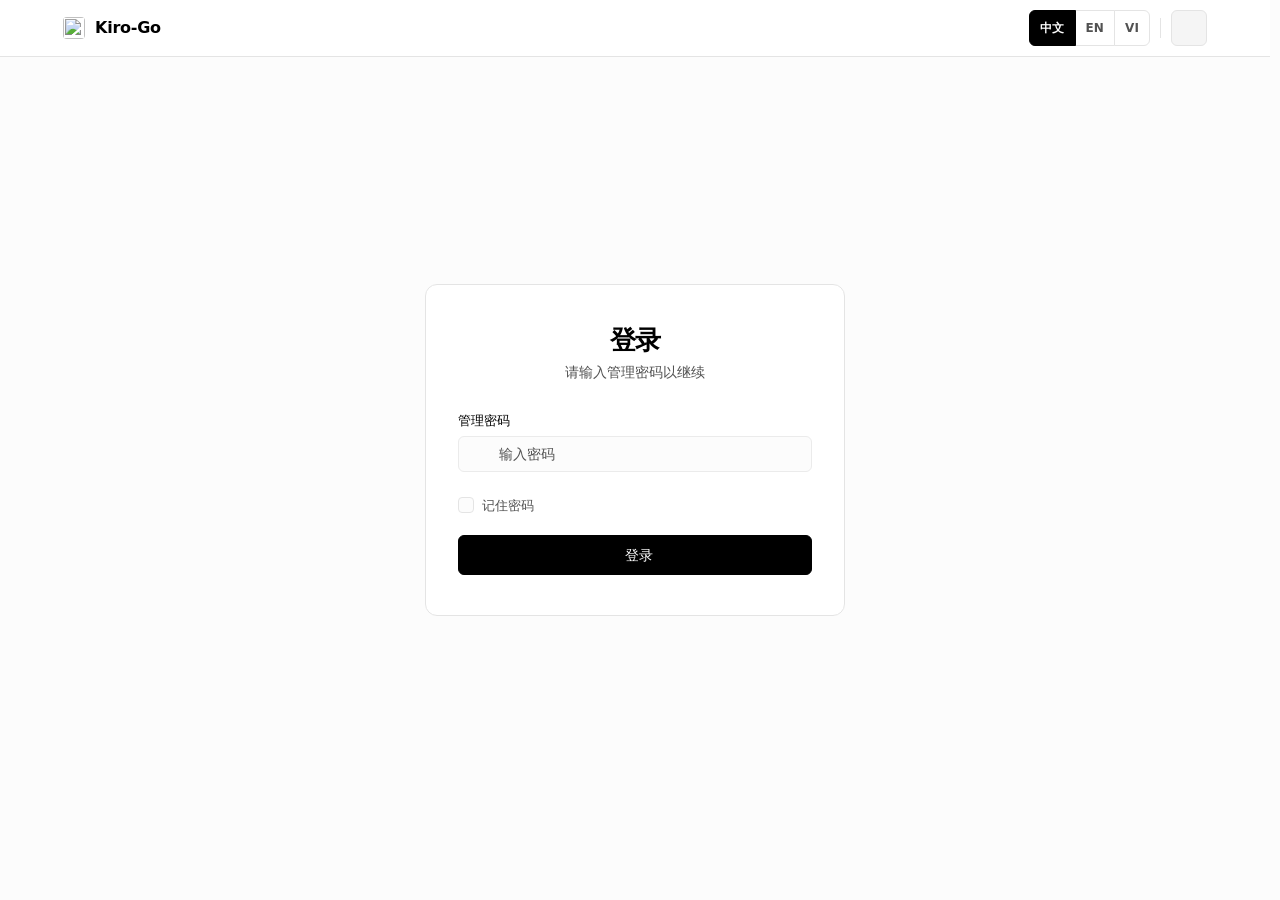
==== web/index.html @ ca512237 "fix(web): eliminate admin CSS flash on initial load" ====
<!DOCTYPE html>
<html lang="zh">

<head>
  <meta charset="UTF-8" />
  <meta name="viewport" content="width=device-width, initial-scale=1.0" />
  <title>Kiro-Go</title>
  <link rel="icon" type="image/x-icon" href="favicon.ico" />
  <script>
    // Resolve the saved theme before the first paint to avoid a light/dark flash.
    (function () {
      try {
        var pref = localStorage.getItem('kiro_theme') || 'system';
        var dark = pref === 'dark' ||
          (pref === 'system' && window.matchMedia('(prefers-color-scheme: dark)').matches);
        if (dark) document.documentElement.classList.add('dark');
        document.documentElement.dataset.themePref = pref;
      } catch (e) { }
    })();
  </script>
  <link rel="stylesheet" href="vendor/fontawesome/css/all.min.css" />
  <link rel="stylesheet" href="styles.css" />
  <link rel="stylesheet" href="toast.css" />
  <script src="toast.js" defer></script>
  <script src="app.js" defer></script>
</head>

<body>
  <!-- Login -->
  <div id="loginPage" class="login-wrapper">
    <div class="ghost-bg" aria-hidden="true">
      <i class="fa-solid fa-ghost ghost ghost-1"></i>
      <i class="fa-solid fa-ghost ghost ghost-2"></i>
      <i class="fa-solid fa-ghost ghost ghost-3"></i>
      <i class="fa-solid fa-ghost ghost ghost-4"></i>
      <i class="fa-solid fa-ghost ghost ghost-5"></i>
      <i class="fa-solid fa-ghost ghost ghost-6"></i>
      <i class="fa-solid fa-ghost ghost ghost-7"></i>
      <i class="fa-solid fa-ghost ghost ghost-8"></i>
      <i class="fa-solid fa-ghost ghost ghost-9"></i>
      <i class="fa-solid fa-ghost ghost ghost-10"></i>
      <i class="fa-solid fa-ghost ghost ghost-11"></i>
      <i class="fa-solid fa-ghost ghost ghost-12"></i>
    </div>
    <header class="login-topbar">
      <div class="login-topbar-inner">
        <div class="brand" aria-label="Kiro-Go" data-i18n-aria-label="app.title">
          <img class="brand-icon" src="favicon.ico" alt="" />
          <span class="brand-text">Kiro-Go</span>
        </div>
        <div class="topbar-actions">
          <div class="lang-switch" id="loginLangSwitch" role="group" aria-label="" data-i18n-aria-label="lang.label">
            <button class="lang-btn" data-lang="zh" type="button" data-i18n="lang.zh"></button>
            <button class="lang-btn" data-lang="en" type="button" data-i18n="lang.en"></button>
            <button class="lang-btn" data-lang="vi" type="button" data-i18n="lang.vi"></button>
          </div>
          <span class="divider" aria-hidden="true"></span>
          <button id="loginThemeToggle" class="icon-btn theme-toggle" type="button" aria-label=""
            data-i18n-title="theme.toggle" data-i18n-aria-label="theme.toggle" data-theme="system">
            <i class="fa-solid fa-circle-half-stroke theme-ico-system"></i>
            <i class="fa-solid fa-sun theme-ico-light"></i>
            <i class="fa-solid fa-moon theme-ico-dark"></i>
          </button>
        </div>
      </div>
    </header>
    <main class="login-main">
      <div class="login-box">
        <h1 class="login-title" data-i18n="login.title"></h1>
        <p class="login-subtitle" data-i18n="login.subtitle"></p>
        <div class="form-group">
          <label data-i18n="login.password"></label>
          <div class="input-affix">
            <i class="fa-solid fa-lock affix-icon"></i>
            <input type="password" id="pwdField" data-i18n-placeholder="login.passwordPlaceholder" autocomplete="off" />
            <button type="button" class="affix-btn" id="pwdToggle" aria-label=""
              data-i18n-aria-label="login.showPassword" data-shown="false">
              <i class="fa-solid fa-eye"></i>
            </button>
          </div>
        </div>
        <label class="remember-row" for="rememberPwd">
          <input type="checkbox" id="rememberPwd" />
          <span class="remember-box" aria-hidden="true"><i class="fa-solid fa-check"></i></span>
          <span class="remember-label" data-i18n="login.remember"></span>
        </label>
        <button type="button" class="btn btn-primary btn-lg w-full" id="loginBtn">
          <i class="fa-solid fa-arrow-right-to-bracket"></i>
          <span data-i18n="login.submit"></span>
        </button>

      </div>
    </main>
  </div>

  <!-- Main app -->
  <div id="mainPage" class="hidden">
    <header class="app-header">
      <div class="app-header-inner">
        <div class="brand-wrap">
          <div class="brand">
            <img class="brand-icon" src="favicon.ico" alt="" />
            <span class="brand-text">Kiro-Go</span>
          </div>
        </div>
        <nav class="header-nav" aria-label="" data-i18n-aria-label="aria.sections">
          <div class="tabs" id="tabBar">
            <button type="button" class="tab active" data-tab="accounts"><i class="fa-solid fa-users tab-icon"></i><span
                data-i18n="tabs.accounts"></span></button>
            <button type="button" class="tab" data-tab="settings"><i class="fa-solid fa-sliders tab-icon"></i><span
                data-i18n="tabs.settings"></span></button>
            <button type="button" class="tab" data-tab="api"><i class="fa-solid fa-plug tab-icon"></i><span
                data-i18n="tabs.api"></span></button>
            <button type="button" class="tab" data-tab="apilog"><i class="fa-solid fa-list-ul tab-icon"></i><span
                data-i18n="tabs.apilog"></span></button>
            <button type="button" class="tab" data-tab="console"><i class="fa-solid fa-terminal tab-icon"></i><span
                data-i18n="tabs.console"></span></button>
          </div>
        </nav>
        <div class="topbar-actions justify-end">
          <div class="lang-switch" id="mainLangSwitch" role="group" aria-label="" data-i18n-aria-label="lang.label">
            <button class="lang-btn" data-lang="zh" type="button" data-i18n="lang.zh"></button>
            <button class="lang-btn" data-lang="en" type="button" data-i18n="lang.en"></button>
            <button class="lang-btn" data-lang="vi" type="button" data-i18n="lang.vi"></button>
          </div>
          <button id="mainThemeToggle" class="icon-btn theme-toggle" type="button" aria-label=""
            data-i18n-title="theme.toggle" data-i18n-aria-label="theme.toggle" data-theme="system">
            <i class="fa-solid fa-circle-half-stroke theme-ico-system"></i>
            <i class="fa-solid fa-sun theme-ico-light"></i>
            <i class="fa-solid fa-moon theme-ico-dark"></i>
          </button>
          <span class="divider" aria-hidden="true"></span>
          <button class="btn btn-outline btn-sm" id="logoutBtn">
            <i class="fa-solid fa-right-from-bracket"></i>
            <span data-i18n="common.logout"></span>
          </button>
        </div>
      </div>
    </header>

    <div class="container">
      <!-- Stats summary -->
      <div class="stats-grid">
        <div class="stat-card">
          <div class="stat-card-title" data-i18n="stats.accounts"></div>
          <div class="stat-body">
            <div class="stat-main">
              <div class="stat-value" id="statAccounts">0</div>
              <div class="stat-sub">
                <span class="stat-sub-sec"><span class="stat-value-sm" id="statCredits">0</span> <span
                    class="stat-label" data-i18n="stats.credits"></span></span>
              </div>
            </div>
            <i class="fa-solid fa-users stat-icon" aria-hidden="true"></i>
          </div>
        </div>
        <div class="stat-card">
          <div class="stat-card-title" data-i18n="stats.requests"></div>
          <div class="stat-body">
            <div class="stat-main">
              <div class="stat-value" id="statRequests">0</div>
              <div class="stat-sub">
                <span class="stat-sub-sec"><span class="stat-value-sm" id="statTokens">0</span> <span class="stat-label"
                    data-i18n="stats.tokens"></span></span>
              </div>
            </div>
            <i class="fa-solid fa-route stat-icon" aria-hidden="true"></i>
          </div>
        </div>
        <div class="stat-card">
          <div class="stat-card-title" data-i18n="stats.success"></div>
          <div class="stat-body">
            <div class="stat-main">
              <div class="stat-value" id="statSuccess">0</div>
              <div class="stat-sub"><span class="stat-label" data-i18n="stats.completed"></span></div>
            </div>
            <i class="fa-solid fa-circle-check stat-icon" aria-hidden="true"></i>
          </div>
        </div>
        <div class="stat-card">
          <div class="stat-card-title" data-i18n="stats.failed"></div>
          <div class="stat-body">
            <div class="stat-main">
              <div class="stat-value stat-value--danger" id="statFailed">0</div>
              <div class="stat-sub">
                <span class="stat-label" data-i18n="stats.errors"></span>
              </div>
            </div>
            <i class="fa-solid fa-circle-xmark stat-icon stat-icon--danger" aria-hidden="true"></i>
          </div>
        </div>
      </div>

      <!-- Accounts tab -->
      <div id="tabAccounts" class="tab-content">
        <div class="card">
          <div class="card-header">
            <span class="card-title" data-i18n="accounts.title"></span>
            <div class="card-actions">
              <label class="flex items-center gap-2 cursor-pointer select-none" title=""
                data-i18n-title="privacy.tooltip">
                <span class="text-xs font-medium" data-i18n="privacy.label"></span>
                <span class="switch"><input type="checkbox" id="privacyModeToggle" checked /><span
                    class="slider"></span></span>
              </label>
              <button class="btn btn-outline btn-sm" id="exportBtn"><i class="fa-solid fa-file-export"
                  aria-hidden="true"></i><span class="btn-text" data-i18n="accounts.export"></span></button>
              <button class="btn btn-outline btn-sm" id="refreshAllModelsBtn"><i class="fa-solid fa-arrows-rotate"
                  aria-hidden="true"></i><span class="btn-text" data-i18n="models.refreshAll"></span></button>
              <button class="btn btn-primary btn-sm" id="addAccountBtn"><i class="fa-solid fa-plus"
                  aria-hidden="true"></i><span class="btn-text" data-i18n="accounts.add"></span></button>
            </div>
          </div>

          <div class="toolbar">
            <label class="flex items-center gap-1.5 cursor-pointer select-none shrink-0">
              <input type="checkbox" id="selectAllCheckbox" />
              <span class="text-xs" data-i18n="batch.selectAll"></span>
            </label>
            <div id="batchBar" class="batch-bar hidden">
              <span id="batchCount" class="batch-count"></span>
              <button class="btn btn-primary btn-xs" data-batch="enable" data-i18n="batch.enable"></button>
              <button class="btn btn-secondary btn-xs" data-batch="disable" data-i18n="batch.disable"></button>
              <button class="btn btn-secondary btn-xs" data-batch="refresh" data-i18n="batch.refresh"></button>
              <button class="btn btn-secondary btn-xs" data-batch="refreshModels"
                data-i18n="batch.refreshModels"></button>
              <button class="btn btn-danger btn-xs" data-batch="delete" data-i18n="batch.delete"></button>
            </div>
            <div class="toolbar-spacer"></div>
            <input type="text" id="filterSearch" class="w-56!" data-i18n-placeholder="filter.search" />
            <select id="filterStatusSelect" class="w-32!" data-i18n-aria-label="filter.status">
              <option value="all" data-i18n="filter.all"></option>
              <option value="enabled" data-i18n="filter.enabled"></option>
              <option value="disabled" data-i18n="filter.disabled"></option>
              <option value="banned" data-i18n="filter.banned"></option>
            </select>
          </div>

          <div id="accountsList"></div>
        </div>
      </div>

      <!-- Settings tab -->
      <div id="tabSettings" class="tab-content hidden">
        <!-- API settings -->
        <div class="card">
          <div class="card-header"><span class="card-title" data-i18n="settings.apiSettings"></span></div>
          <div class="form-group">
            <label class="flex items-center gap-2">
              <span class="switch"><input type="checkbox" id="requireApiKey" /><span class="slider"></span></span>
              <span data-i18n="settings.enableApiKey"></span>
            </label>
            <small data-i18n="apiKeys.requireHint"></small>
          </div>
          <button class="btn btn-primary btn-sm" id="saveRequireApiKeyBtn" data-i18n="settings.saveApiKey"></button>

          <div class="form-group" style="margin-top: 1rem;">
            <div class="flex items-center gap-2" style="justify-content: space-between;flex-wrap:wrap;">
              <label class="font-semibold" data-i18n="apiKeys.listTitle"></label>
              <div class="flex items-center gap-2" style="flex-wrap:wrap;">
                <button class="btn btn-outline btn-sm" id="exportApiKeysBtn" type="button">
                  <i class="fa-solid fa-file-export"></i>
                  <span data-i18n="apiKeys.export.button"></span>
                </button>
                <button class="btn btn-outline btn-sm" id="bulkAddApiKeyBtn" type="button">
                  <i class="fa-solid fa-layer-group"></i>
                  <span data-i18n="apiKeys.bulkAdd"></span>
                </button>
                <button class="btn btn-outline btn-sm" id="addApiKeyBtn" type="button">
                  <i class="fa-solid fa-plus"></i>
                  <span data-i18n="apiKeys.add"></span>
                </button>
              </div>
            </div>
            <small data-i18n="apiKeys.listHint"></small>
          </div>
          <div class="usage-totals" id="apiKeyStats"></div>
          <div class="flex items-center gap-2" style="margin:0.75rem 0;flex-wrap:wrap;">
            <label class="flex items-center gap-1.5 cursor-pointer select-none shrink-0">
              <input type="checkbox" id="apiKeySelectAll" />
              <span class="text-xs" data-i18n="batch.selectAll"></span>
            </label>
            <div id="apiKeyBulkBar" class="batch-bar hidden">
              <span id="apiKeyBulkCount" class="batch-count"></span>
              <button class="btn btn-danger btn-xs" id="bulkDeleteApiKeyBtn" type="button" data-i18n="apiKeys.bulkDelete"></button>
            </div>
          </div>
          <div id="apiKeysList"></div>
        </div>

        <!-- Usage settings -->
        <div class="card">
          <div class="card-header"><span class="card-title" data-i18n="settings.usageSettings"></span></div>
          <div class="form-group">
            <label class="flex items-center gap-2">
              <span class="switch"><input type="checkbox" id="allowOverUsage" /><span class="slider"></span></span>
              <span data-i18n="settings.allowOverUsage"></span>
            </label>
            <small data-i18n="settings.allowOverUsageHint"></small>
          </div>
          <div class="form-group">
            <label data-i18n="settings.maxPayload"></label>
            <select id="maxPayloadBytes">
              <option value="921600" data-i18n="settings.maxPayloadConservative"></option>
              <option value="2000000" data-i18n="settings.maxPayloadBalanced"></option>
              <option value="2100000" data-i18n="settings.maxPayloadAggressive"></option>
              <option value="4000000" data-i18n="settings.maxPayloadMax"></option>
            </select>
            <small data-i18n="settings.maxPayloadHint"></small>
          </div>
          <button class="btn btn-primary" id="saveOverUsageBtn" data-i18n="settings.saveUsage"></button>
        </div>

        <!-- Thinking settings -->
        <div class="card">
          <div class="card-header"><span class="card-title" data-i18n="settings.thinkingSettings"></span></div>
          <div class="form-group">
            <label data-i18n="settings.thinkingSuffix"></label>
            <input type="text" id="thinkingSuffix" placeholder="-thinking" />
            <small data-i18n="settings.thinkingSuffixHint"></small>
          </div>
          <div class="form-group">
            <label data-i18n="settings.openaiFormat"></label>
            <select id="openaiThinkingFormat">
              <option value="reasoning_content" data-i18n="settings.formatReasoningContent"></option>
              <option value="thinking" data-i18n="settings.formatThinkingClaude"></option>
              <option value="think" data-i18n="settings.formatThinkOpenAI"></option>
            </select>
          </div>
          <div class="form-group">
            <label data-i18n="settings.claudeFormat"></label>
            <select id="claudeThinkingFormat">
              <option value="thinking" data-i18n="settings.formatThinkingClaude"></option>
              <option value="think" data-i18n="settings.formatThinkOpenAI"></option>
            </select>
          </div>
          <button class="btn btn-primary" id="saveThinkingBtn" data-i18n="settings.saveThinking"></button>
        </div>

        <!-- Endpoint settings -->
        <div class="card">
          <div class="card-header"><span class="card-title" data-i18n="settings.endpointSettings"></span></div>
          <div class="form-group">
            <label data-i18n="settings.preferredEndpoint"></label>
            <select id="preferredEndpoint">
              <option value="auto" data-i18n="settings.endpointAuto"></option>
              <option value="kiro" data-i18n="settings.endpointKiro"></option>
              <option value="codewhisperer" data-i18n="settings.endpointCodeWhisperer"></option>
              <option value="amazonq" data-i18n="settings.endpointAmazonQ"></option>
            </select>
            <small data-i18n="settings.endpointHint"></small>
          </div>
          <div class="form-group">
            <label class="flex items-center gap-2">
              <span class="switch"><input type="checkbox" id="endpointFallback" checked /><span
                  class="slider"></span></span>
              <span data-i18n="settings.endpointFallback"></span>
            </label>
            <small data-i18n="settings.endpointFallbackHint"></small>
          </div>
          <button class="btn btn-primary" id="saveEndpointBtn" data-i18n="settings.saveEndpoint"></button>
        </div>

        <!-- Admin password -->
        <div class="card">
          <div class="card-header"><span class="card-title" data-i18n="settings.adminPassword"></span></div>
          <div class="form-group">
            <label data-i18n="settings.newPassword"></label>
            <input type="password" id="newPassword" data-i18n-placeholder="settings.newPasswordPlaceholder" />
          </div>
          <button class="btn btn-primary" id="changePasswordBtn" data-i18n="settings.changePassword"></button>
        </div>

        <!-- Proxy (pool + import + fallback, merged) -->
        <div class="card">
          <div class="card-header"><span class="card-title" data-i18n="settings.proxySettings"></span></div>
          <div class="form-group">
            <label data-i18n="settings.publicBaseURL"></label>
            <input type="text" id="publicBaseURL" placeholder="https://azr.hian.software" autocomplete="off" />
            <small data-i18n="settings.publicBaseURLHint"></small>
            <button class="btn btn-primary btn-sm" id="savePublicBaseURLBtn" style="margin-top:0.5rem;"
              data-i18n="settings.savePublicBaseURL"></button>
          </div>

          <div class="form-group">
            <label data-i18n="settings.limitNotice"></label>
            <textarea id="limitNoticeMessage" rows="3" autocomplete="off"
              data-i18n-placeholder="settings.limitNoticePlaceholder"></textarea>
            <small data-i18n="settings.limitNoticeHint"></small>
            <button class="btn btn-primary btn-sm" id="saveLimitNoticeBtn" style="margin-top:0.5rem;"
              data-i18n="settings.saveLimitNotice"></button>
          </div>

          <div class="form-group">
            <label data-i18n="settings.forceModel"></label>
            <select id="forceModel"></select>
            <small data-i18n="settings.forceModelHint"></small>
            <button class="btn btn-primary btn-sm" id="saveForceModelBtn" style="margin-top:0.5rem;"
              data-i18n="settings.saveForceModel"></button>
          </div>

          <div class="form-group">
            <label data-i18n="settings.identityModel"></label>
            <select id="identityModel"></select>
            <small data-i18n="settings.identityModelHint"></small>
            <p class="warn-block hidden" id="identityModelWarn" data-i18n="settings.identityModelWarn"></p>
            <button class="btn btn-primary btn-sm" id="saveIdentityModelBtn" style="margin-top:0.5rem;"
              data-i18n="settings.saveIdentityModel"></button>
          </div>

          <label class="flex items-center gap-2" style="margin-top:0.25rem;">
            <input type="checkbox" id="requireProxyToggle" />
            <span data-i18n="settings.requireProxy"></span>
          </label>
          <p class="help-block" data-i18n="settings.requireProxyHint"></p>

          <!-- Pool: add/import + list -->
          <label class="font-semibold pb-2 block" data-i18n="settings.proxyPool"></label>
          <div class="form-group">
            <textarea id="proxyImportList" class="font-mono" rows="4"
              data-i18n-placeholder="proxyImport.listPlaceholder"></textarea>
            <p class="help-block" data-i18n="proxyImport.formatHint"></p>
            <div class="proxy-add-row">
              <select id="proxyImportTarget">
                <option value="pool" data-i18n="proxyImport.targetPool"></option>
                <option value="accounts" data-i18n="proxyImport.targetAccounts"></option>
              </select>
              <label class="flex items-center gap-2">
                <input type="checkbox" id="proxyImportAutoTest" checked />
                <span data-i18n="proxyImport.autoTest"></span>
              </label>
              <label class="flex items-center gap-2">
                <input type="checkbox" id="proxyImportDryRun" />
                <span data-i18n="proxyImport.dryRun"></span>
              </label>
              <button class="btn btn-primary btn-sm" id="proxyImportBtn" data-i18n="proxyImport.import"></button>
            </div>
          </div>
          <div id="proxyImportResults" class="proxy-import-log mt-3"></div>
          <div id="proxyPoolList" class="mt-3"></div>
          <div id="appliedProxyList" class="applied-proxy-summary mt-3"></div>

          <!-- Fallback single proxy (advanced) -->
          <details class="proxy-advanced">
            <summary data-i18n="settings.proxyFallbackAdvanced"></summary>
            <div class="form-group" style="margin-top:0.75rem;">
              <label data-i18n="settings.proxyType"></label>
              <select id="proxyType">
                <option value="none" data-i18n="settings.proxyNone"></option>
                <option value="socks5" data-i18n="settings.proxySocks5"></option>
                <option value="http" data-i18n="settings.proxyHttp"></option>
              </select>
            </div>
            <div id="proxyFields" class="hidden">
              <div class="form-group">
                <label data-i18n="settings.proxyHost"></label>
                <div class="input-row">
                  <input type="text" id="proxyHost" placeholder="127.0.0.1" />
                  <input type="number" id="proxyPort" class="w-24!" placeholder="1080" min="1" max="65535" />
                </div>
              </div>
              <div class="form-group">
                <label data-i18n="settings.proxyAuth"></label>
                <div class="input-row">
                  <input type="text" id="proxyUsername" data-i18n-placeholder="settings.proxyUsername"
                    autocomplete="off" />
                  <input type="password" id="proxyPassword" data-i18n-placeholder="settings.proxyPassword"
                    autocomplete="new-password" />
                </div>
              </div>
            </div>
            <button class="btn btn-primary btn-sm" id="saveProxyBtn" data-i18n="settings.saveProxy"></button>
          </details>
        </div>

        <!-- Prompt filter -->
        <div class="card">
          <div class="card-header"><span class="card-title" data-i18n="settings.promptFilter"></span></div>
          <div class="form-group">
            <label class="font-semibold pb-2 block" data-i18n="settings.builtinFilters"></label>
            <div class="flex flex-col gap-3">
              <div>
                <label class="flex items-center gap-2">
                  <span class="switch"><input type="checkbox" id="filterClaudeCode" /><span
                      class="slider"></span></span>
                  <span data-i18n="settings.filterClaudeCode"></span>
                </label>
                <small class="field-hint-offset" data-i18n="settings.filterClaudeCodeHint"></small>
              </div>
              <div>
                <label class="flex items-center gap-2">
                  <span class="switch"><input type="checkbox" id="filterEnvNoise" /><span class="slider"></span></span>
                  <span data-i18n="settings.filterEnvNoise"></span>
                </label>
                <small class="field-hint-offset" data-i18n="settings.filterEnvNoiseHint"></small>
              </div>
              <div>
                <label class="flex items-center gap-2">
                  <span class="switch"><input type="checkbox" id="filterStripBoundaries" /><span
                      class="slider"></span></span>
                  <span data-i18n="settings.filterStripBoundaries"></span>
                </label>
                <small class="field-hint-offset" data-i18n="settings.filterStripBoundariesHint"></small>
              </div>
            </div>
          </div>
          <div class="form-group mt-4">
            <label class="font-semibold pb-2 block" data-i18n="settings.customRules"></label>
            <div id="promptFilterRules" class="mb-2"></div>
            <div class="flex gap-2 flex-wrap items-center">
              <button class="btn btn-outline btn-sm" id="addRuleRegexBtn" data-i18n="promptFilter.addRegex"></button>
              <button class="btn btn-outline btn-sm" id="addRuleContainsBtn"
                data-i18n="promptFilter.addContains"></button>
              <button class="btn btn-primary btn-sm" id="savePromptFilterBtn"
                data-i18n="settings.savePromptFilter"></button>
            </div>
          </div>
        </div>

        <!-- Statistics reset -->
        <div class="card">
          <div class="card-header"><span class="card-title" data-i18n="settings.statistics"></span></div>
          <button class="btn btn-danger" id="resetStatsBtn" data-i18n="settings.resetStats"></button>
        </div>
      </div>

      <!-- API tab -->
      <div id="tabApi" class="tab-content hidden">
        <section class="api-card" aria-labelledby="apiEndpointsTitle">
          <div class="card-header api-card-header">
            <span class="card-title" id="apiEndpointsTitle" data-i18n="api.endpoints"></span>
            <span class="api-pill" data-i18n="api.protocolHttp"></span>
          </div>
          <div class="api-endpoint-list">
            <section class="api-endpoint-item">
              <div class="api-endpoint-meta">
                <span class="api-endpoint-icon"><i class="fa-solid fa-message"></i></span>
                <div>
                  <p class="api-endpoint-title" data-i18n="api.claude"></p>
                  <p class="api-endpoint-method" data-i18n="api.methodPost"></p>
                </div>
              </div>
              <div class="endpoint api-code-row"><span class="api-code" id="claudeEndpoint"></span><button
                  class="api-copy-btn" type="button" data-copy="claudeEndpoint" aria-label=""
                  data-i18n-aria-label="api.copyClaude"><i class="fa-regular fa-copy"></i></button></div>
            </section>
            <section class="api-endpoint-item">
              <div class="api-endpoint-meta">
                <span class="api-endpoint-icon"><i class="fa-solid fa-wand-magic-sparkles"></i></span>
                <div>
                  <p class="api-endpoint-title" data-i18n="api.openai"></p>
                  <p class="api-endpoint-method" data-i18n="api.methodPost"></p>
                </div>
              </div>
              <div class="endpoint api-code-row"><span class="api-code" id="openaiEndpoint"></span><button
                  class="api-copy-btn" type="button" data-copy="openaiEndpoint" aria-label=""
                  data-i18n-aria-label="api.copyOpenAI"><i class="fa-regular fa-copy"></i></button></div>
            </section>
            <section class="api-endpoint-item">
              <div class="api-endpoint-meta">
                <span class="api-endpoint-icon"><i class="fa-solid fa-comments"></i></span>
                <div>
                  <p class="api-endpoint-title" data-i18n="api.openaiResponses"></p>
                  <p class="api-endpoint-method" data-i18n="api.methodPost"></p>
                </div>
              </div>
              <div class="endpoint api-code-row"><span class="api-code" id="openaiResponsesEndpoint"></span><button
                  class="api-copy-btn" type="button" data-copy="openaiResponsesEndpoint" aria-label=""
                  data-i18n-aria-label="api.copyOpenAIResponses"><i class="fa-regular fa-copy"></i></button></div>
            </section>
            <section class="api-endpoint-item">
              <div class="api-endpoint-meta">
                <span class="api-endpoint-icon"><i class="fa-solid fa-layer-group"></i></span>
                <div>
                  <p class="api-endpoint-title" data-i18n="api.modelList"></p>
                  <p class="api-endpoint-method" data-i18n="api.methodGet"></p>
                </div>
              </div>
              <div class="endpoint api-code-row"><span class="api-code" id="modelsEndpoint"></span><button
                  class="api-view-btn" type="button" id="viewModelsBtn" aria-label=""
                  data-i18n-aria-label="api.viewModels"><i class="fa-solid fa-eye"></i></button><button
                  class="api-copy-btn" type="button" data-copy="modelsEndpoint" aria-label=""
                  data-i18n-aria-label="api.copyModels"><i class="fa-regular fa-copy"></i></button></div>
            </section>
            <section class="api-endpoint-item">
              <div class="api-endpoint-meta">
                <span class="api-endpoint-icon"><i class="fa-solid fa-chart-simple"></i></span>
                <div>
                  <p class="api-endpoint-title" data-i18n="api.stats"></p>
                  <p class="api-endpoint-method" data-i18n="api.methodGet"></p>
                </div>
              </div>
              <div class="endpoint api-code-row"><span class="api-code" id="statsEndpoint"></span><button
                  class="api-view-btn" type="button" id="viewStatsBtn" aria-label=""
                  data-i18n-aria-label="api.viewStats"><i class="fa-solid fa-eye"></i></button><button
                  class="api-copy-btn" type="button" data-copy="statsEndpoint" aria-label=""
                  data-i18n-aria-label="api.copyStats"><i class="fa-regular fa-copy"></i></button></div>
            </section>
          </div>
          <p class="api-hint"><i class="fa-solid fa-key"></i><span data-i18n="api.statsHint"></span></p>
        </section>
      </div>

      <!-- API Log tab -->
      <div id="tabApilog" class="tab-content hidden">
        <section class="card" aria-labelledby="apiLogTitle">
          <div class="card-header logs-header">
            <span class="card-title" id="apiLogTitle" data-i18n="apilog.title"></span>
            <div class="logs-actions">
              <select id="apiLogKeyFilter" data-i18n-aria-label="apilog.filterKey">
                <option value="" data-i18n="apilog.allKeys"></option>
              </select>
              <select id="logsFilterSelect" data-i18n-aria-label="logs.filter">
                <option value="all" data-i18n="logs.filterAll"></option>
                <option value="success" data-i18n="logs.filterSuccess"></option>
                <option value="error" data-i18n="logs.filterError"></option>
              </select>
              <input id="logsSearchInput" class="logs-search" type="search" data-i18n-placeholder="logs.search" />
              <button class="btn btn-outline btn-sm" id="logsExportJsonBtn" type="button"><i class="fa-solid fa-file-code" aria-hidden="true"></i><span class="btn-text" data-i18n="logs.exportJson"></span></button>
              <button class="btn btn-outline btn-sm" id="logsExportCsvBtn" type="button"><i class="fa-solid fa-file-csv" aria-hidden="true"></i><span class="btn-text" data-i18n="logs.exportCsv"></span></button>
              <button class="btn btn-outline btn-sm" id="apiLogRefreshBtn" type="button"><i
                  class="fa-solid fa-arrows-rotate" aria-hidden="true"></i><span class="btn-text"
                  data-i18n="apilog.refresh"></span></button>
              <label class="logs-auto-toggle"><input type="checkbox" id="logsAutoRefresh" /> <span data-i18n="logs.autoRefresh"></span></label>
              <button class="btn btn-danger btn-sm" id="logsClearBtn" type="button"><i class="fa-solid fa-trash" aria-hidden="true"></i><span class="btn-text" data-i18n="logs.clear"></span></button>
            </div>
          </div>
          <p class="help-block" data-i18n="apilog.hint"></p>
          <div class="apilog-summary" id="apiLogSummary"></div>
          <div class="metrics-summary" id="metricsSummary"></div>
          <div class="table-scroll">
            <table class="data-table" id="apiLogTable">
              <thead>
                <tr>
                  <th data-i18n="apilog.colTime"></th>
                  <th data-i18n="apilog.colStatus"></th>
                  <th data-i18n="apilog.colEndpoint"></th>
                  <th data-i18n="apilog.colKey"></th>
                  <th data-i18n="apilog.colModel"></th>
                  <th data-i18n="apilog.colAccount"></th>
                  <th class="num" data-i18n="apilog.colInOut"></th>
                  <th class="num" data-i18n="apilog.colTokens"></th>
                  <th class="num" data-i18n="apilog.colCredits"></th>
                  <th class="num" data-i18n="apilog.colDuration"></th>
                  <th data-i18n="apilog.colDetail"></th>
                </tr>
              </thead>
              <tbody id="apiLogBody"></tbody>
            </table>
          </div>
          <div id="apiLogEmpty" class="muted-text hidden" style="padding:1rem 0;text-align:center;"
            data-i18n="apilog.empty"></div>
        </section>
      </div>

      <!-- Console tab -->
      <div id="tabConsole" class="tab-content hidden">
        <div class="card" aria-labelledby="consoleTitle">
          <div class="card-header">
            <span class="card-title" id="consoleTitle" data-i18n="console.title"></span>
            <div class="console-controls">
              <span class="console-status" id="consoleStatus" data-state="connecting">
                <span class="status-dot"></span><span id="consoleStatusText" data-i18n="console.connecting"></span>
              </span>
              <label class="console-field">
                <span data-i18n="console.level"></span>
                <select id="consoleLevel">
                  <option value="debug" data-i18n="console.levelDebug"></option>
                  <option value="info" data-i18n="console.levelInfo"></option>
                  <option value="warn" data-i18n="console.levelWarn"></option>
                  <option value="error" data-i18n="console.levelError"></option>
                </select>
              </label>
              <label class="console-field">
                <span data-i18n="console.filter"></span>
                <select id="consoleFilter">
                  <option value="all" data-i18n="console.filterAll"></option>
                  <option value="debug" data-i18n="console.levelDebug"></option>
                  <option value="info" data-i18n="console.levelInfo"></option>
                  <option value="warn" data-i18n="console.levelWarn"></option>
                  <option value="error" data-i18n="console.levelError"></option>
                </select>
              </label>
              <button type="button" class="console-btn" id="consolePauseBtn" data-i18n="console.pause"></button>
              <button type="button" class="console-btn" id="consoleAutoscrollBtn" data-active="true"
                data-i18n="console.autoscroll"></button>
              <button type="button" class="console-btn" id="consoleClearBtn" data-i18n="console.clear"></button>
            </div>
          </div>
          <div class="console-output" id="consoleOutput" role="log" aria-live="polite"></div>
        </div>
      </div>
    </div>

    <!-- Footer -->
    <footer class="app-footer" aria-label="" data-i18n-aria-label="aria.footer">
      <div class="app-footer-inner">
        <div class="footer-panel">
          <div class="footer-identity">
            <img class="footer-icon" src="favicon.ico" alt="" />
            <div class="footer-copy">
              <div class="footer-title-row">
                <span class="footer-title">Kiro-Go</span>
                <span class="footer-version" id="versionBadge" aria-label=""
                  data-i18n-aria-label="aria.currentVersion"></span>
                <span class="footer-version-status" id="statusBadge" data-i18n-title="status.running" title="">
                  <span class="status-dot"></span>
                </span>
              </div>

            </div>
          </div>
          <div class="footer-actions">
            <nav class="footer-links" aria-label="" data-i18n-aria-label="aria.resources">
              <button class="footer-link" id="checkUpdateBtn" type="button">
                <i class="fa-solid fa-rotate" aria-hidden="true"></i>
                <span data-i18n="update.check" data-update-label></span>
              </button>
              <a class="footer-link" href="https://github.com/Quorinex/Kiro-Go" target="_blank" rel="noopener">
                <i class="fa-brands fa-github" aria-hidden="true"></i>
                <span data-i18n="footer.github"></span>
              </a>
            </nav>
          </div>
        </div>
        <div class="footer-meta">
          <span>© <span id="footerYear"></span> Kiro-Go</span>
        </div>
      </div>
    </footer>
  </div>

  <!-- Modals -->
  <div id="addModal" class="modal">
    <div class="modal-content">
      <div class="modal-header"><span class="modal-title" id="modalTitle"></span><button class="modal-close"
          id="addModalClose" type="button" aria-label="" data-i18n-aria-label="common.close">&times;</button></div>
      <div class="modal-body" id="modalBody"></div>
    </div>
  </div>
  <div id="detailModal" class="modal">
    <div class="modal-content">
      <div class="modal-header"><span class="modal-title" data-i18n="detail.title"></span><button class="modal-close"
          id="detailModalClose" type="button" aria-label="" data-i18n-aria-label="common.close">&times;</button></div>
      <div class="modal-body" id="detailBody"></div>
    </div>
  </div>
  <div id="exportModal" class="modal">
    <div class="modal-content">
      <div class="modal-header"><span class="modal-title" data-i18n="export.title"></span><button class="modal-close"
          id="exportModalClose" type="button" aria-label="" data-i18n-aria-label="common.close">&times;</button></div>
      <div class="modal-body" id="exportBody"></div>
    </div>
  </div>
  <div id="testModal" class="modal">
    <div class="modal-content test-modal-content">
      <div class="modal-header"><span class="modal-title" data-i18n="accounts.testModalTitle"></span><button
          class="modal-close" id="testModalClose" type="button" aria-label=""
          data-i18n-aria-label="common.close">&times;</button></div>
      <div class="modal-body" id="testBody"></div>
    </div>
  </div>
  <div id="updateModal" class="modal">
    <div class="modal-content">
      <div class="modal-header"><span class="modal-title" data-i18n="update.title"></span><button class="modal-close"
          id="updateModalClose" type="button" aria-label="" data-i18n-aria-label="common.close">&times;</button></div>
      <div class="modal-body" id="updateBody"></div>
    </div>
  </div>
  <div id="confirmModal" class="modal">
    <div class="modal-content confirm-modal-content">
      <div class="modal-header"><span class="modal-title" id="confirmTitle"></span><button class="modal-close"
          id="confirmClose" type="button" aria-label="" data-i18n-aria-label="common.close">&times;</button></div>
      <div class="modal-body">
        <p class="confirm-message" id="confirmMessage"></p>
        <div class="modal-footer">
          <button class="btn btn-secondary" id="confirmCancel" type="button" data-i18n="common.cancel"></button>
          <button class="btn btn-primary" id="confirmOk" type="button" data-i18n="common.confirm"></button>
        </div>
      </div>
    </div>
  </div>

  <div id="apiKeyModal" class="modal">
    <div class="modal-content">
      <div class="modal-header">
        <span class="modal-title" id="apiKeyModalTitle" data-i18n="apiKeys.modalTitleCreate"></span>
        <button class="modal-close" id="apiKeyModalClose" type="button" aria-label=""
          data-i18n-aria-label="common.close">&times;</button>
      </div>
      <div class="modal-body">
        <div class="form-group">
          <label data-i18n="apiKeys.formName"></label>
          <input type="text" id="apiKeyForm_name" data-i18n-placeholder="apiKeys.formNamePlaceholder" />
        </div>
        <div class="form-group">
          <label data-i18n="apiKeys.formKey"></label>
          <input type="text" id="apiKeyForm_key" data-i18n-placeholder="apiKeys.formKeyPlaceholder" />
        </div>
        <div class="form-group">
          <label class="flex items-center gap-2">
            <span class="switch"><input type="checkbox" id="apiKeyForm_enabled" checked /><span class="slider"></span></span>
            <span data-i18n="apiKeys.formEnabled"></span>
          </label>
        </div>
        <div class="form-group">
          <label data-i18n="apiKeys.model"></label>
          <div id="apiKeyForm_models" class="apikey-account-list"></div>
          <small data-i18n="apiKeys.modelHint"></small>
        </div>
        <div class="form-group">
          <label data-i18n="apiKeys.limitTokens"></label>
          <input type="number" id="apiKeyForm_tokenLimit" min="0" step="1" value="0" />
          <small data-i18n="apiKeys.limitHint"></small>
        </div>
        <div class="form-group">
          <label data-i18n="apiKeys.limitCredits"></label>
          <input type="number" id="apiKeyForm_creditLimit" min="0" step="0.01" value="0" />
          <small data-i18n="apiKeys.limitHint"></small>
        </div>
        <div class="form-group">
          <label data-i18n="apiKeys.expiresAt"></label>
          <input type="date" id="apiKeyForm_expiresAt" />
          <small data-i18n="apiKeys.expiresAtHint"></small>
        </div>
        <div class="form-group">
          <label data-i18n="apiKeys.rpmLimit"></label>
          <input type="number" id="apiKeyForm_rpmLimit" min="0" step="1" value="0" />
          <small data-i18n="apiKeys.rpmLimitHint"></small>
        </div>
        <div class="form-group">
          <label data-i18n="apiKeys.ipLimit"></label>
          <input type="number" id="apiKeyForm_ipLimit" min="0" step="1" value="0" />
          <small data-i18n="apiKeys.ipLimitHint"></small>
        </div>
        <div class="form-group">
          <label data-i18n="apiKeys.ipAllowlist"></label>
          <textarea id="apiKeyForm_ipAllowlist" rows="2"
            data-i18n-placeholder="apiKeys.ipAllowlistPlaceholder"></textarea>
          <small data-i18n="apiKeys.ipAllowlistHint"></small>
        </div>
        <div class="form-group">
          <label data-i18n="apiKeys.tpmLimit"></label>
          <input type="number" id="apiKeyForm_tpmLimit" min="0" step="1" value="0" />
          <small data-i18n="apiKeys.tpmLimitHint"></small>
        </div>
        <div class="form-group">
          <label data-i18n="apiKeys.boundAccounts"></label>
          <div class="flex items-center gap-2" style="margin-bottom:0.375rem;">
            <input type="text" id="apiKeyForm_boundSearch" data-i18n-placeholder="apiKeys.boundAccountsSearch"
              style="flex:1;" />
            <button class="btn btn-outline btn-sm" type="button" id="apiKeyForm_boundSelectAll"
              data-i18n="apiKeys.boundAccountsSelectAll"></button>
            <button class="btn btn-outline btn-sm" type="button" id="apiKeyForm_boundClear"
              data-i18n="apiKeys.boundAccountsClear"></button>
          </div>
          <div id="apiKeyForm_boundAccounts" class="apikey-account-list"></div>
          <small data-i18n="apiKeys.boundAccountsHint"></small>
        </div>
        <div class="modal-footer">
          <button class="btn btn-secondary" id="apiKeyModalCancelBtn" type="button" data-i18n="apiKeys.cancelBtn"></button>
          <button class="btn btn-primary" id="apiKeyModalSaveBtn" type="button" data-i18n="apiKeys.saveBtn"></button>
        </div>
      </div>
    </div>
  </div>

  <div id="apiKeyBulkModal" class="modal">
    <div class="modal-content">
      <div class="modal-header">
        <span class="modal-title" data-i18n="apiKeys.bulkCreateTitle"></span>
        <button class="modal-close" id="apiKeyBulkModalClose" type="button" aria-label=""
          data-i18n-aria-label="common.close">&times;</button>
      </div>
      <div class="modal-body">
        <div class="form-group">
          <label data-i18n="apiKeys.bulkCount"></label>
          <input type="number" id="apiKeyBulk_count" min="1" max="100" step="1" value="10" />
        </div>
        <div class="form-group">
          <label data-i18n="apiKeys.bulkNamePrefix"></label>
          <input type="text" id="apiKeyBulk_namePrefix" data-i18n-placeholder="apiKeys.bulkNamePrefixPlaceholder" />
        </div>
        <div class="form-group">
          <label class="flex items-center gap-2">
            <span class="switch"><input type="checkbox" id="apiKeyBulk_enabled" checked /><span class="slider"></span></span>
            <span data-i18n="apiKeys.formEnabled"></span>
          </label>
        </div>
        <div class="form-group">
          <label data-i18n="apiKeys.model"></label>
          <div id="apiKeyBulk_models" class="apikey-account-list"></div>
          <small data-i18n="apiKeys.modelHint"></small>
        </div>
        <div class="form-group">
          <label data-i18n="apiKeys.limitTokens"></label>
          <input type="number" id="apiKeyBulk_tokenLimit" min="0" step="1" value="0" />
          <small data-i18n="apiKeys.limitHint"></small>
        </div>
        <div class="form-group">
          <label data-i18n="apiKeys.limitCredits"></label>
          <input type="number" id="apiKeyBulk_creditLimit" min="0" step="0.01" value="0" />
          <small data-i18n="apiKeys.limitHint"></small>
        </div>
        <div class="form-group">
          <label data-i18n="apiKeys.expiresAt"></label>
          <input type="date" id="apiKeyBulk_expiresAt" />
          <small data-i18n="apiKeys.expiresAtHint"></small>
        </div>
        <div class="form-group">
          <label data-i18n="apiKeys.rpmLimit"></label>
          <input type="number" id="apiKeyBulk_rpmLimit" min="0" step="1" value="0" />
          <small data-i18n="apiKeys.rpmLimitHint"></small>
        </div>
        <div class="form-group">
          <label data-i18n="apiKeys.ipLimit"></label>
          <input type="number" id="apiKeyBulk_ipLimit" min="0" step="1" value="0" />
          <small data-i18n="apiKeys.ipLimitHint"></small>
        </div>
        <div class="form-group">
          <label data-i18n="apiKeys.ipAllowlist"></label>
          <textarea id="apiKeyBulk_ipAllowlist" rows="2"
            data-i18n-placeholder="apiKeys.ipAllowlistPlaceholder"></textarea>
          <small data-i18n="apiKeys.ipAllowlistHint"></small>
        </div>
        <div class="form-group">
          <label data-i18n="apiKeys.tpmLimit"></label>
          <input type="number" id="apiKeyBulk_tpmLimit" min="0" step="1" value="0" />
          <small data-i18n="apiKeys.tpmLimitHint"></small>
        </div>
        <div class="form-group">
          <label data-i18n="apiKeys.boundAccounts"></label>
          <div class="flex items-center gap-2" style="margin-bottom:0.375rem;">
            <input type="text" id="apiKeyBulk_boundSearch" data-i18n-placeholder="apiKeys.boundAccountsSearch"
              style="flex:1;" />
            <button class="btn btn-outline btn-sm" type="button" id="apiKeyBulk_boundSelectAll"
              data-i18n="apiKeys.boundAccountsSelectAll"></button>
            <button class="btn btn-outline btn-sm" type="button" id="apiKeyBulk_boundClear"
              data-i18n="apiKeys.boundAccountsClear"></button>
          </div>
          <div id="apiKeyBulk_boundAccounts" class="apikey-account-list"></div>
          <small data-i18n="apiKeys.boundAccountsHint"></small>
        </div>
        <div class="modal-footer">
          <button class="btn btn-secondary" id="apiKeyBulkCancelBtn" type="button" data-i18n="apiKeys.cancelBtn"></button>
          <button class="btn btn-primary" id="apiKeyBulkSaveBtn" type="button" data-i18n="apiKeys.bulkCreate"></button>
        </div>
      </div>
    </div>
  </div>

  <div id="apiKeyShowModal" class="modal">
    <div class="modal-content">
      <div class="modal-header">
        <span class="modal-title" data-i18n="apiKeys.showTitle"></span>
        <button class="modal-close" id="apiKeyShowClose" type="button" aria-label=""
          data-i18n-aria-label="common.close">&times;</button>
      </div>
      <div class="modal-body">
        <p class="confirm-message" data-i18n="apiKeys.showWarning"></p>
        <div class="form-group">
          <textarea id="apiKeyShowValue" rows="6" readonly></textarea>
        </div>
        <div class="modal-footer">
          <button class="btn btn-outline" id="apiKeyShowCopyBtn" type="button" data-i18n="apiKeys.copyBtn"></button>
          <button class="btn btn-primary" id="apiKeyShowCloseBtn" type="button" data-i18n="apiKeys.closeBtn"></button>
        </div>
      </div>
    </div>
  </div>

  <div id="apiViewModal" class="modal">
    <div class="modal-content api-view-modal-content">
      <div class="modal-header">
        <span class="modal-title" id="apiViewTitle"></span>
        <button class="modal-close" id="apiViewModalClose" type="button" aria-label=""
          data-i18n-aria-label="common.close">&times;</button>
      </div>
      <div class="modal-body" id="apiViewBody">
        <div class="api-view-loading"><i class="fa-solid fa-spinner fa-spin"></i> <span data-i18n="api.loading"></span></div>
      </div>
    </div>
  </div>

</body>

</html>
---- web/styles.css ----
/* Kiro-Go admin stylesheet. Keep selector order stable. */

/* Design tokens */
:root {
  --background: #fcfcfc;
  --foreground: #000000;
  --card: #ffffff;
  --card-foreground: #000000;
  --popover: #fcfcfc;
  --popover-foreground: #000000;
  --primary: #000000;
  --primary-foreground: #ffffff;
  --secondary: #ebebeb;
  --secondary-foreground: #000000;
  --muted: #f5f5f5;
  --muted-foreground: #525252;
  --accent: #ebebeb;
  --accent-foreground: #000000;
  --destructive: #e54b4f;
  --destructive-foreground: #ffffff;
  --border: #e4e4e4;
  --border-focus: #a3a3a3;
  --input: #ebebeb;
  --ring: #a3a3a3;
  --success: #0f766e;
  --success-foreground: #ffffff;
  --warning: #ffae04;
  --warning-foreground: #000000;
  --info: #2d62ef;
  --info-foreground: #ffffff;
  --brand-purple: #9148ff;
  --brand-purple-foreground: #ffffff;
  --modal-overlay: rgba(0, 0, 0, 0.42);
  --sidebar: #fcfcfc;
  --sidebar-foreground: #000000;
  --sidebar-border: #ebebeb;
  /* Flat UI: glass surfaces collapsed to solid cards, no blur. */
  --accent-blue: #000000;
  --accent-blue-fg: #ffffff;
  --accent-blue-soft: #000000;
  --glass-bg: var(--card);
  --glass-bg-strong: var(--card);
  --glass-border: var(--border);
  --glass-border-inner: transparent;
  --glass-blur: none;
  --glass-shadow: none;
  --glass-shadow-lg: none;
  --glass-inset: none;
  /* Ambient background disabled for flat UI. */
  --ambient-1: transparent;
  --ambient-2: transparent;
  --ambient-3: transparent;
  /* Shadows stay disabled for the flat UI. */
  --shadow-2xs: none;
  --shadow-xs: none;
  --shadow-sm: none;
  --shadow: none;
  --shadow-md: none;
  --shadow-lg: none;
  --shadow-xl: none;
  --shadow-2xl: none;
  /* Radius scale */
  --radius: 0.5rem;
  --radius-sm: 0.25rem;
  --radius-md: 0.375rem;
  --radius-lg: 0.5rem;
  --radius-xl: 0.75rem;
  --font-sans: system-ui, -apple-system, "Segoe UI", sans-serif;
  --font-display: system-ui, -apple-system, "Segoe UI", sans-serif;
  --font-mono: ui-monospace, "SFMono-Regular", Consolas, "Liberation Mono", Menlo, monospace;
  --kiro-icon-filter: none;
  color-scheme: light;
}

.dark {
  --background: #000000;
  --foreground: #ffffff;
  --card: #090909;
  --card-foreground: #ffffff;
  --popover: #121212;
  --popover-foreground: #ffffff;
  --primary: #ffffff;
  --primary-foreground: #000000;
  --secondary: #222222;
  --secondary-foreground: #ffffff;
  --muted: #1d1d1d;
  --muted-foreground: #a4a4a4;
  --accent: #333333;
  --accent-foreground: #ffffff;
  --destructive: #ff5b5b;
  --destructive-foreground: #ffffff;
  --border: #242424;
  --border-focus: #525252;
  --input: #333333;
  --ring: #525252;
  --success: #2dd4bf;
  --success-foreground: #001f1d;
  --warning: #ffae04;
  --warning-foreground: #000000;
  --info: #2671f4;
  --info-foreground: #ffffff;
  --brand-purple: #b582ff;
  --brand-purple-foreground: #ffffff;
  --modal-overlay: rgba(0, 0, 0, 0.76);
  --sidebar: #121212;
  --sidebar-foreground: #ffffff;
  --sidebar-border: #333333;
  --kiro-icon-filter: invert(1);
  /* Flat UI: glass surfaces collapsed to solid cards, no blur. */
  --accent-blue: #ffffff;
  --accent-blue-fg: #000000;
  --accent-blue-soft: #ffffff;
  --glass-bg: var(--card);
  --glass-bg-strong: var(--card);
  --glass-border: var(--border);
  --glass-border-inner: transparent;
  --glass-blur: none;
  --glass-shadow: none;
  --glass-shadow-lg: none;
  --glass-inset: none;
  /* Ambient background disabled for flat UI. */
  --ambient-1: transparent;
  --ambient-2: transparent;
  --ambient-3: transparent;
  /* Shadows stay disabled for the flat UI. */
  --shadow-2xs: none;
  --shadow-xs: none;
  --shadow-sm: none;
  --shadow: none;
  --shadow-md: none;
  --shadow-lg: none;
  --shadow-xl: none;
  --shadow-2xl: none;
  color-scheme: dark;
}

/* Static reset previously supplied by the Tailwind browser runtime. */
*,
*::before,
*::after,
::backdrop,
::file-selector-button {
  box-sizing: border-box;
  margin: 0;
  padding: 0;
  border: 0 solid;
  box-shadow: none !important;
  -webkit-box-shadow: none !important;
  text-shadow: none !important;
}

button,
input,
optgroup,
select,
textarea,
::file-selector-button {
  font: inherit;
  font-feature-settings: inherit;
  font-variation-settings: inherit;
  letter-spacing: inherit;
  color: inherit;
  background-color: transparent;
  opacity: 1;
}

button,
select,
::file-selector-button {
  text-transform: none;
}

button,
input:where([type="button"], [type="reset"], [type="submit"]),
::file-selector-button {
  appearance: button;
}

h1,
h2,
h3,
h4,
h5,
h6 {
  font-size: inherit;
  font-weight: inherit;
}

img,
svg,
video,
canvas,
audio,
iframe,
embed,
object {
  display: block;
  vertical-align: middle;
}

img,
video {
  max-width: 100%;
  height: auto;
}

/* Base */
html,
body {
  background: var(--background);
  color: var(--foreground);
  font-family: var(--font-sans);
  font-feature-settings: "cv02", "cv03", "cv04", "cv11";
  -webkit-font-smoothing: antialiased;
  -moz-osx-font-smoothing: grayscale;
}

html {
  line-height: 1.5;
  -webkit-text-size-adjust: 100%;
  tab-size: 4;
  overflow-y: scroll;
  scrollbar-gutter: stable;
}

body {
  margin: 0;
  min-height: 100vh;
}
body.modal-open {
  position: fixed;
  left: 0;
  right: 0;
  width: 100%;
  overflow: hidden;
}

code,
pre,
.font-mono {
  font-family: var(--font-mono);
}

.clipboard-proxy {
  position: fixed;
  opacity: 0;
  pointer-events: none;
}

.muted-text {
  color: var(--muted-foreground);
}

.success-text {
  color: var(--success);
}

.danger-text {
  color: var(--destructive);
}

.field-hint-offset {
  margin-left: 2.75rem;
}

.file-input-hidden {
  display: none;
}

::selection {
  background: var(--primary);
  color: var(--primary-foreground);
}

/* Scrollbar */
::-webkit-scrollbar {
  width: 10px;
  height: 10px;
}
::-webkit-scrollbar-track {
  background: transparent;
}
::-webkit-scrollbar-thumb {
  background: var(--border);
  border-radius: 8px;
}
::-webkit-scrollbar-thumb:hover {
  background: var(--muted-foreground);
}

/* Shared components */

/* Buttons */
.btn {
  display: inline-flex;
  align-items: center;
  justify-content: center;
  gap: 0.5rem;
  border-radius: var(--radius-md);
  font-weight: 500;
  font-size: 0.875rem;
  line-height: 1;
  height: 2.25rem;
  padding: 0 1rem;
  border: 1px solid transparent;
  background: transparent;
  color: var(--foreground);
  cursor: pointer;
  user-select: none;
  transition:
    background-color 0.15s,
    border-color 0.15s,
    color 0.15s,
    opacity 0.15s;
  white-space: nowrap;
}
.btn:focus-visible {
  outline: 2px solid var(--ring);
  outline-offset: 2px;
}
.btn:disabled {
  opacity: 0.5;
  pointer-events: none;
}
.btn-primary {
  background: var(--accent-blue);
  color: var(--accent-blue-fg);
  border-color: var(--accent-blue);
}
.btn-primary:hover {
  background: color-mix(in oklab, var(--accent-blue) 88%, var(--accent-blue-fg));
  border-color: color-mix(in oklab, var(--accent-blue) 88%, var(--accent-blue-fg));
}
.btn-secondary {
  background: var(--secondary);
  color: var(--secondary-foreground);
  border-color: var(--border);
}
.btn-secondary:hover {
  background: var(--accent);
  color: var(--accent-foreground);
}
.btn-outline {
  background: var(--background);
  color: var(--foreground);
  border-color: var(--border);
}
.btn-outline:hover {
  background: var(--muted);
  border-color: color-mix(in oklab, var(--border) 82%, var(--muted-foreground));
  color: var(--foreground);
}
.btn-ghost {
  background: transparent;
  border-color: transparent;
  color: var(--foreground);
}
.btn-ghost:hover {
  background: var(--accent);
  color: var(--accent-foreground);
}
.btn-danger {
  background: var(--destructive);
  color: var(--destructive-foreground);
  border-color: var(--destructive);
}
.btn-danger:hover {
  background: color-mix(in oklab, var(--destructive) 88%, var(--destructive-foreground));
}
#logoutBtn,
#logoutBtn:hover {
  background: var(--destructive);
  color: #ffffff;
  border-color: var(--destructive);
}
#logoutBtn i,
#logoutBtn span {
  color: inherit;
}
.btn-success {
  background: var(--success);
  color: var(--success-foreground);
  border-color: var(--success);
}
.btn-sm {
  height: 2.25rem;
  padding: 0 0.875rem;
  font-size: 0.8125rem;
  border-radius: var(--radius-md);
}
.btn-xs {
  height: 1.5rem;
  padding: 0 0.5rem;
  font-size: 0.6875rem;
  border-radius: var(--radius-sm);
}
.btn-lg {
  height: 2.5rem;
  padding: 0 1.25rem;
}
.btn-icon {
  width: 2.25rem;
  padding: 0;
}
.btn-icon.btn-sm {
  width: 1.875rem;
}
.btn-icon svg {
  width: 1rem;
  height: 1rem;
}
.btn svg {
  width: 1rem;
  height: 1rem;
}

/* Cards */
.card {
  background: var(--glass-bg);
  color: var(--card-foreground);
  border: 1px solid var(--glass-border);
  border-radius: var(--radius-lg);
  padding: 1.25rem 1.5rem;
  backdrop-filter: var(--glass-blur);
  -webkit-backdrop-filter: var(--glass-blur);
  box-shadow: var(--glass-shadow), var(--glass-inset);
}
.card-header {
  display: flex;
  align-items: center;
  justify-content: space-between;
  gap: 0.75rem;
  padding-bottom: 1rem;
  margin-bottom: 1rem;
  border-bottom: 1px solid var(--border);
}
.card-title {
  font-size: 0.9375rem;
  font-weight: 600;
  color: var(--foreground);
}
.card-actions {
  display: flex;
  gap: 0.5rem;
  align-items: center;
  flex-wrap: wrap;
}

/* API Request Log toolbar: title left, controls wrap into a tidy row on the right. */
.logs-header {
  flex-wrap: wrap;
  row-gap: 0.75rem;
}
.logs-header .card-title {
  flex: 0 0 auto;
}
.logs-actions {
  display: flex;
  align-items: center;
  gap: 0.5rem;
  flex-wrap: wrap;
  justify-content: flex-end;
  flex: 1 1 auto;
  min-width: 0;
}
.logs-actions .custom-select {
  width: auto;
  flex: 0 0 auto;
}
.logs-actions .custom-select .custom-select-trigger {
  min-width: 8.5rem;
}
.logs-search {
  flex: 1 1 12rem;
  min-width: 8rem;
  max-width: 20rem;
  height: 2.25rem;
}
.logs-auto-toggle {
  display: inline-flex;
  align-items: center;
  gap: 0.4rem;
  font-size: 0.8125rem;
  color: var(--muted-foreground);
  white-space: nowrap;
  cursor: pointer;
}
.logs-auto-toggle input {
  cursor: pointer;
}
/* Slightly separate the destructive Clear action from the neutral buttons. */
.logs-actions #logsClearBtn {
  margin-left: 0.25rem;
}
@media (max-width: 640px) {
  .logs-actions {
    justify-content: flex-start;
  }
  .logs-search {
    max-width: none;
  }
}

/* Inputs */
.input,
input:not([type]),
input[type="text"],
input[type="password"],
input[type="number"],
input[type="email"],
input[type="search"],
input[type="url"],
input[type="tel"],
input[type="datetime-local"],
textarea,
select {
  font-family: inherit;
  font-size: 0.875rem;
  background: var(--background);
  color: var(--foreground);
  border: 1px solid var(--input);
  border-radius: var(--radius-md);
  padding: 0.5rem 0.75rem;
  height: 2.25rem;
  width: 100%;
  outline: none;
  transition: border-color 0.15s;
}
textarea {
  height: auto;
  min-height: 5rem;
  resize: none;
  line-height: 1.5;
}
.input:focus,
input:not([type="checkbox"]):not([type="radio"]):focus,
textarea:focus,
select:focus {
  border-color: var(--border-focus);
}
input::placeholder,
textarea::placeholder {
  color: var(--muted-foreground);
}
input[disabled],
select[disabled],
textarea[disabled] {
  opacity: 0.5;
  cursor: not-allowed;
}
input[type="checkbox"] {
  height: auto;
  width: 1rem;
}
select {
  appearance: none;
  background-image: url("data:image/svg+xml;utf8,<svg xmlns='http://www.w3.org/2000/svg' width='12' height='12' viewBox='0 0 24 24' fill='none' stroke='%2399948b' stroke-width='2'><polyline points='6 9 12 15 18 9'/></svg>");
  background-repeat: no-repeat;
  background-position: right 0.75rem center;
  padding-right: 2rem;
}
select.custom-select-native {
  position: absolute !important;
  width: 1px !important;
  height: 1px !important;
  min-width: 0 !important;
  margin: 0 !important;
  padding: 0 !important;
  border: 0 !important;
  opacity: 0 !important;
  pointer-events: none !important;
}
.custom-select {
  position: relative;
  width: 100%;
  min-width: 0;
}
.toolbar .custom-select {
  flex: 0 0 auto;
}
#filterStatusSelect.custom-select-native + .custom-select,
.custom-select-filter {
  width: 8rem;
}
.custom-select-trigger {
  display: inline-flex;
  align-items: center;
  justify-content: space-between;
  gap: 0.5rem;
  width: 100%;
  height: 2.25rem;
  padding: 0.5rem 0.75rem;
  border: 1px solid var(--input);
  border-radius: var(--radius-md);
  background: var(--background);
  color: var(--foreground);
  font-family: inherit;
  font-size: 0.875rem;
  line-height: 1;
  cursor: pointer;
  transition:
    background-color 0.15s,
    border-color 0.15s,
    color 0.15s;
}
.custom-select-trigger:hover {
  background: var(--muted);
}
.custom-select-trigger:focus-visible {
  outline: 2px solid var(--ring);
  outline-offset: 2px;
}
.custom-select.is-open .custom-select-trigger {
  border-color: var(--border-focus);
}
.custom-select.is-disabled .custom-select-trigger,
.custom-select-trigger:disabled {
  opacity: 0.5;
  cursor: not-allowed;
}
.custom-select-value {
  min-width: 0;
  overflow: hidden;
  text-align: left;
  text-overflow: ellipsis;
  white-space: nowrap;
}
.custom-select-icon {
  flex: none;
  color: var(--muted-foreground);
  font-size: 0.6875rem;
  transition: transform 0.16s ease;
}
.custom-select.is-open .custom-select-icon {
  transform: rotate(180deg);
}
.custom-select-content {
  position: fixed;
  z-index: 220;
  overflow-y: auto;
  padding: 0.25rem;
  border: 1px solid var(--border);
  border-radius: var(--radius-md);
  background: var(--popover);
  color: var(--popover-foreground);
  box-shadow: none;
  -webkit-box-shadow: none;
}
.custom-select-content[hidden] {
  display: none !important;
}
.custom-select-option {
  display: flex;
  align-items: center;
  width: 100%;
  min-height: 2rem;
  padding: 0.5rem 0.625rem;
  border: 0;
  border-radius: var(--radius-sm);
  background: transparent;
  color: var(--popover-foreground);
  font-family: inherit;
  font-size: 0.8125rem;
  line-height: 1.2;
  text-align: left;
  cursor: pointer;
}
.custom-select-option + .custom-select-option {
  margin-top: 4px;
}
.custom-select-option:hover,
.custom-select-option:focus-visible {
  outline: none;
  background: var(--accent);
  color: var(--accent-foreground);
}
.custom-select-option.is-selected {
  background: var(--accent);
  color: var(--accent-foreground);
  font-weight: 500;
}
.custom-select-option.is-selected::after {
  content: "✓";
  margin-left: auto;
  color: currentColor;
  font-size: 0.75rem;
}
.custom-select-option:disabled {
  opacity: 0.5;
  cursor: not-allowed;
}

/* Form groups */
.form-group {
  margin-bottom: 1rem;
}
.form-group-lg {
  margin-bottom: 1.75rem;
}

/* Remember row */
.remember-row {
  display: inline-flex;
  align-items: center;
  gap: 0.5rem;
  cursor: pointer;
  user-select: none;
  margin: -0.25rem 0 1.25rem;
  font-size: 0.8125rem;
  color: var(--muted-foreground);
  font-weight: 500;
  letter-spacing: 0.005em;
}
.remember-row input[type="checkbox"] {
  position: absolute;
  opacity: 0;
  width: 0;
  height: 0;
  pointer-events: none;
}
.remember-box {
  width: 1rem;
  height: 1rem;
  border-radius: var(--radius-sm);
  border: 1px solid var(--border);
  background: var(--background);
  display: inline-flex;
  align-items: center;
  justify-content: center;
  color: transparent;
  font-size: 0.5625rem;
  transition:
    background 0.16s ease,
    border-color 0.16s ease,
    color 0.16s ease;
  flex: none;
}
.remember-row:hover .remember-box {
  border-color: var(--border-focus);
}
.remember-row input[type="checkbox"]:checked + .remember-box {
  background: var(--foreground);
  border-color: var(--foreground);
  color: var(--background);
}
.remember-row input[type="checkbox"]:focus-visible + .remember-box {
  outline: 2px solid var(--foreground);
  outline-offset: 2px;
}
.remember-row:hover .remember-label {
  color: var(--foreground);
}
.form-group label {
  display: block;
  font-size: 0.8125rem;
  font-weight: 500;
  color: var(--foreground);
  margin-bottom: 0.375rem;
}
.form-group small {
  display: block;
  color: var(--muted-foreground);
  font-size: 0.75rem;
  margin-top: 0.375rem;
  line-height: 1.5;
}

/* Badges */
.badge {
  display: inline-flex;
  align-items: center;
  gap: 0.25rem;
  font-size: 0.6875rem;
  font-weight: 600;
  padding: 0.125rem 0.5rem;
  border-radius: 9999px;
  border: 1px solid transparent;
  background: #525252;
  color: #ffffff;
  line-height: 1.4;
  white-space: nowrap;
}
.badge-success {
  background: #0f766e;
  color: #ffffff;
  border-color: #0f766e;
}
.badge-warning {
  background: #b45309;
  color: #ffffff;
  border-color: #b45309;
}
.badge-info {
  background: #2563eb;
  color: #ffffff;
  border-color: #2563eb;
}
.badge-muted {
  background: #94a3b8;
  color: #ffffff;
  border-color: #94a3b8;
}
.badge-error {
  background: #dc2626;
  color: #ffffff;
  border-color: #dc2626;
}
.badge-banned {
  background: #991b1b;
  color: #ffffff;
  border-color: #991b1b;
}
.badge-suspended {
  background: #92400e;
  color: #ffffff;
  border-color: #92400e;
}
.badge-free {
  background: #737373;
  color: #ffffff;
  border-color: #737373;
}
.badge-pro {
  background: #7c3aed;
  color: #ffffff;
  border-color: #7c3aed;
}
.badge-proplus {
  background: #9333ea;
  color: #ffffff;
  border-color: #9333ea;
}
.badge-power {
  background: #111827;
  color: #ffffff;
  border-color: #111827;
}
.badge-trial {
  background: #0d9488;
  color: #ffffff;
  border-color: #0d9488;
}
.proxy-badge {
  display: inline-flex;
  align-items: center;
  max-width: 220px;
  overflow: hidden;
  text-overflow: ellipsis;
  white-space: nowrap;
  font-size: 0.6875rem;
  font-weight: 600;
  padding: 0.125rem 0.5rem;
  border-radius: 9999px;
  border: 1px solid transparent;
  background: #4338ca;
  color: #ffffff;
  line-height: 1.4;
  vertical-align: middle;
}
.proxy-badge-warn {
  background: #dc2626;
  color: #ffffff;
  border-color: #dc2626;
}
.applied-proxy-row {
  display: flex;
  align-items: center;
  gap: 0.5rem;
  padding: 0.25rem 0;
}
.applied-proxy-count {
  font-size: 0.75rem;
  color: var(--text-muted, #6b7280);
}
.proxy-pool-row {
  display: flex;
  align-items: center;
  gap: 0.5rem;
  padding: 0.375rem 0;
  border-bottom: 1px solid var(--border, #e5e7eb);
}
.proxy-pool-row:last-child {
  border-bottom: none;
}
.proxy-pool-actions {
  margin-inline-start: auto;
  display: flex;
  gap: 0.375rem;
}
.proxy-health-dot {
  width: 0.625rem;
  height: 0.625rem;
  border-radius: 9999px;
  flex-shrink: 0;
  background: var(--text-muted, #6b7280);
}
.proxy-health-dot.healthy {
  background: #16a34a;
}
.proxy-health-dot.unhealthy {
  background: #dc2626;
}
.proxy-health-dot.disabled {
  background: #9ca3af;
}
.proxy-add-row {
  display: flex;
  align-items: center;
  gap: 0.75rem;
  flex-wrap: wrap;
  margin-top: 0.5rem;
}
.proxy-add-row select {
  width: auto;
}
.proxy-add-row label {
  font-size: 0.8125rem;
}
.proxy-add-row .btn {
  margin-inline-start: auto;
}
.proxy-import-log {
  max-height: 14rem;
  overflow-y: auto;
}
.proxy-import-summary {
  font-size: 0.8125rem;
  font-weight: 600;
  color: var(--text-muted, #6b7280);
  margin-bottom: 0.375rem;
}
.proxy-import-row {
  display: flex;
  align-items: center;
  gap: 0.625rem;
  padding: 0.125rem 0;
  line-height: 1.4;
}
.proxy-import-url {
  flex: 1 1 auto;
  min-width: 0;
  overflow: hidden;
  text-overflow: ellipsis;
  white-space: nowrap;
}
.proxy-import-status {
  flex: 0 0 auto;
  white-space: nowrap;
}
.applied-proxy-summary:empty {
  display: none;
}
.proxy-advanced {
  margin-top: 1rem;
  border-top: 1px solid var(--border, #e5e7eb);
  padding-top: 0.75rem;
}
.proxy-advanced > summary {
  cursor: pointer;
  font-size: 0.8125rem;
  font-weight: 600;
  color: var(--text-muted, #6b7280);
  user-select: none;
}

/* Switches */
.switch {
  position: relative;
  display: inline-block;
  width: 2.25rem;
  height: 1.25rem;
  flex-shrink: 0;
  margin-inline-end: 0.375rem;
}
label:has(> .switch) > span {
  line-height: 1.25rem;
}
.switch input {
  opacity: 0;
  width: 0;
  height: 0;
}
.switch .slider {
  position: absolute;
  inset: 0;
  background: var(--input);
  border-radius: 9999px;
  transition: background-color 0.2s;
  cursor: pointer;
}
.switch .slider::before {
  content: "";
  position: absolute;
  top: 2px;
  left: 2px;
  width: calc(1.25rem - 4px);
  height: calc(1.25rem - 4px);
  background: var(--background);
  border-radius: 9999px;
  transition: transform 0.2s;
}
.switch input:checked + .slider {
  background: var(--accent-blue);
}
.switch input:checked + .slider::before {
  transform: translateX(1rem);
}

/* Header tabs */
.header-nav {
  display: inline-flex;
  align-items: center;
  justify-self: center;
  margin-left: 0;
  min-width: 0;
  overflow-x: auto;
  scrollbar-width: none;
}
.header-nav::-webkit-scrollbar {
  display: none;
}
.tabs {
  display: flex;
  align-items: center;
  gap: 0;
  background: transparent;
  border: 0;
  border-radius: 0;
  padding: 0;
  margin: 0;
}
.tab {
  position: relative;
  display: inline-flex;
  align-items: center;
  justify-content: center;
  gap: 0.35rem;
  min-width: 0;
  white-space: nowrap;
  height: 2.25rem;
  padding: 0 0.625rem;
  font-size: 0.875rem;
  font-weight: 500;
  color: var(--muted-foreground);
  background: transparent;
  border: 0;
  border-radius: var(--radius-md);
  cursor: pointer;
  user-select: none;
  font-family: inherit;
  letter-spacing: 0.005em;
  transition:
    color 0.15s ease,
    background 0.15s ease;
}
.tab:hover {
  color: var(--foreground);
  background: transparent;
}
.tab.active {
  color: var(--foreground);
  background: transparent;
  border-color: transparent;
}
.tab.active::after {
  content: "";
  position: absolute;
  left: 0.625rem;
  right: 0.625rem;
  bottom: -1px;
  height: 2px;
  border-radius: 2px 2px 0 0;
  background: var(--accent-blue);
}
.tab.active .tab-icon {
  color: var(--accent-blue);
  opacity: 1;
}
.tab:focus-visible {
  outline: 2px solid var(--foreground);
  outline-offset: -3px;
}
.tab-icon {
  font-size: 0.8125rem;
  flex: none;
  opacity: 0.8;
}

#mainPage {
  display: flex;
  flex-direction: column;
  min-height: 100vh;
}
#mainPage > .container {
  flex: 1 0 auto;
}

/* Footer */
.app-footer {
  position: relative;
  margin-top: auto;
  width: 100%;
  background: transparent;
}
.app-footer-inner {
  max-width: 1200px;
  margin: 0 auto;
  padding: 1.375rem 1.75rem 1rem;
}
.footer-panel {
  display: flex;
  align-items: flex-start;
  justify-content: space-between;
  gap: 2rem;
}
.footer-identity {
  display: flex;
  align-items: center;
  gap: 1rem;
  min-width: 0;
}
.footer-icon {
  width: 2.25rem;
  height: 2.25rem;
  object-fit: contain;
  border-radius: var(--radius-sm);
  filter: var(--kiro-icon-filter);
  flex: none;
}
.footer-copy {
  min-width: 0;
}
.footer-title-row {
  display: flex;
  align-items: center;
  gap: 0.5rem;
  flex-wrap: wrap;
}
.footer-title {
  color: var(--foreground);
  font-size: 0.9375rem;
  font-weight: 600;
  line-height: 1.2;
  letter-spacing: 0;
}
.footer-version {
  height: auto;
  padding: 0;
  color: var(--muted-foreground);
  font: inherit;
  font-size: 0.75rem;
  font-weight: 400;
  line-height: 1.35;
}
.footer-version:empty {
  display: none;
}
.footer-version-status {
  display: inline-flex;
  align-items: center;
  justify-content: center;
  width: 0.75rem;
  height: 0.75rem;
  cursor: default;
}
.footer-description {
  max-width: 31rem;
  margin: 0.375rem 0 0;
  color: var(--muted-foreground);
  font-size: 0.8125rem;
  line-height: 1.55;
}
.footer-actions {
  display: flex;
  align-items: center;
  justify-content: flex-end;
  gap: 0.5rem;
  flex-wrap: wrap;
  padding-top: 0.125rem;
}
.app-footer .status-dot {
  width: 0.4375rem;
  height: 0.4375rem;
}
.footer-links {
  display: flex;
  align-items: center;
  gap: 0.5rem;
  flex-wrap: wrap;
}
.footer-link {
  display: inline-flex;
  align-items: center;
  gap: 0.5rem;
  height: 2rem;
  padding: 0 0.625rem;
  border: 1px solid var(--border);
  border-radius: var(--radius-md);
  background: var(--background);
  color: var(--muted-foreground);
  font-family: inherit;
  font-size: 0.8125rem;
  font-weight: 500;
  line-height: 1;
  text-decoration: none;
  white-space: nowrap;
  cursor: pointer;
  transition:
    background-color 0.15s ease,
    border-color 0.15s ease,
    color 0.15s ease;
}
.footer-link:hover,
.footer-link:focus-visible {
  background: var(--muted);
  border-color: color-mix(in oklab, var(--border) 82%, var(--muted-foreground));
  color: var(--foreground);
}
.footer-link:focus-visible {
  outline: 2px solid var(--ring);
  outline-offset: 2px;
}
.footer-link:disabled {
  cursor: wait;
  opacity: 0.72;
}
.footer-link[aria-busy="true"] i {
  animation: updateCheckSpin 0.8s linear infinite;
}
@keyframes updateCheckSpin {
  to {
    transform: rotate(360deg);
  }
}
.footer-meta {
  display: flex;
  align-items: center;
  justify-content: center;
  gap: 0.75rem;
  flex-wrap: wrap;
  margin-top: 1.5rem;
  color: var(--muted-foreground);
  font-size: 0.75rem;
  line-height: 1.4;
  text-align: center;
}
.footer-meta span + span::before {
  content: "";
  display: inline-block;
  width: 0.25rem;
  height: 0.25rem;
  margin: 0 0.75rem 0.125rem 0;
  border-radius: 50%;
  background: var(--border);
}

@media (max-width: 760px) {
  .app-footer-inner {
    padding: 1.25rem 1.25rem 1rem;
  }
  .footer-panel {
    flex-direction: column;
    gap: 1rem;
  }
  .footer-actions {
    justify-content: center;
    gap: 1rem;
    width: 100%;
  }
  .footer-links {
    justify-content: center;
    width: 100%;
  }
}

@media (max-width: 420px) {
  .footer-identity {
    gap: 0.75rem;
  }
  .footer-icon {
    width: 2rem;
    height: 2rem;
  }
  .footer-actions {
    align-items: center;
    flex-direction: column;
  }
  .footer-link {
    flex: 0 0 auto;
    justify-content: center;
  }
}

/* Tab content */
.tab-content {
  display: flex;
  flex-direction: column;
  gap: 1rem;
}

/* App shell */
.app-header {
  position: sticky;
  top: 0;
  z-index: 50;
  background: var(--glass-bg);
  backdrop-filter: var(--glass-blur);
  -webkit-backdrop-filter: var(--glass-blur);
  border-bottom: 1px solid var(--glass-border);
}
.app-header-inner {
  max-width: 1200px;
  margin: 0 auto;
  padding: 0 2rem;
  height: 4rem;
  display: grid;
  grid-template-columns: minmax(0, 1fr) auto minmax(0, 1fr);
  align-items: center;
  gap: 1.5rem;
}
.app-header-inner .topbar-actions {
  justify-self: end;
  margin-left: 0;
}
.brand {
  display: inline-flex;
  align-items: center;
  gap: 0.625rem;
  font-size: 1rem;
  font-weight: 600;
  letter-spacing: -0.015em;
  color: var(--foreground);
  text-decoration: none;
  font-feature-settings: "cv11", "ss01";
  cursor: default;
}
.brand:hover {
  color: var(--foreground);
}
.brand svg {
  width: 1.125rem;
  height: 1.125rem;
  color: var(--foreground);
}
.brand-icon {
  color: var(--foreground);
  font-size: 1.125rem;
}
img.brand-icon {
  width: 1.375rem;
  height: 1.375rem;
  object-fit: contain;
  border-radius: var(--radius-sm);
  filter: var(--kiro-icon-filter);
  display: block;
}
.topbar-actions {
  display: inline-flex;
  align-items: center;
  gap: 0.5rem;
}
.topbar-actions .divider {
  width: 1px;
  height: 1.25rem;
  background: var(--border);
  margin: 0 0.125rem;
}

/* Brand cluster */
.brand-wrap {
  display: inline-flex;
  align-items: center;
  gap: 0.625rem;
  min-width: 0;
}
.brand-status {
  display: inline-flex;
  align-items: center;
  justify-content: center;
  width: 0.875rem;
  height: 0.875rem;
  cursor: default;
  flex: none;
}
.status-dot {
  width: 0.5rem;
  height: 0.5rem;
  border-radius: 50%;
  background: var(--success, #0f766e);
  position: relative;
  flex: none;
}
.status-dot::after {
  content: "";
  position: absolute;
  inset: -0.25rem;
  border-radius: 50%;
  background: var(--success, #0f766e);
  opacity: 0.35;
  animation: statusPulse 1.8s ease-out infinite;
}
@keyframes statusPulse {
  0% {
    transform: scale(0.6);
    opacity: 0.45;
  }
  100% {
    transform: scale(1.4);
    opacity: 0;
  }
}
.container {
  max-width: 1200px;
  margin: 0 auto;
  padding: 1.5rem;
}
body:has(#tabApilog:not(.hidden)) #mainPage > .container {
  max-width: 1600px;
}

/* Stats grid */
.stats-grid {
  display: grid;
  grid-template-columns: repeat(4, minmax(0, 1fr));
  gap: 0.625rem;
  margin-bottom: 1.125rem;
}
@media (max-width: 640px) {
  .stats-grid {
    grid-template-columns: repeat(2, minmax(0, 1fr));
  }
}
.stat-card {
  background: var(--glass-bg);
  border: 1px solid var(--glass-border);
  border-radius: var(--radius-lg);
  padding: 0.875rem 1rem;
  display: flex;
  flex-direction: column;
  justify-content: space-between;
  gap: 0.625rem;
  min-width: 0;
  backdrop-filter: var(--glass-blur);
  -webkit-backdrop-filter: var(--glass-blur);
  box-shadow: var(--glass-shadow), var(--glass-inset);
  transition: transform 0.2s cubic-bezier(0.16, 1, 0.3, 1), box-shadow 0.2s;
}
.stat-card:hover {
  transform: translateY(-2px);
  box-shadow: var(--glass-shadow-lg), var(--glass-inset);
}
.stat-card-title {
  color: var(--muted-foreground);
  font-size: 0.75rem;
  font-weight: 500;
  line-height: 1.2;
  min-height: 1rem;
}
.stat-body {
  display: flex;
  align-items: flex-start;
  justify-content: space-between;
  gap: 0.5rem;
}
.stat-main {
  display: flex;
  flex-direction: column;
  gap: 0.375rem;
  min-width: 0;
}
.stat-value {
  font-size: 1.625rem;
  font-weight: 700;
  line-height: 1;
  letter-spacing: -0.03em;
  color: var(--foreground);
  font-feature-settings: "tnum";
}
.stat-sub {
  display: flex;
  align-items: center;
  gap: 0.3125rem;
  flex-wrap: nowrap;
  min-height: 1rem;
}
.stat-sub-sec {
  display: inline-flex;
  align-items: center;
  gap: 0.3125rem;
}
.stat-value-sm {
  font-size: 0.75rem;
  font-weight: 600;
  line-height: 1.25;
  color: var(--foreground);
  font-feature-settings: "tnum";
  letter-spacing: -0.01em;
}
.stat-value--danger {
  color: var(--destructive) !important;
}
.stat-label {
  font-size: 0.75rem;
  font-weight: 500;
  line-height: 1.25;
  color: var(--muted-foreground);
  text-transform: uppercase;
  letter-spacing: 0.04em;
}
.stat-sep {
  font-size: 0.75rem;
  line-height: 1.25;
  color: var(--muted-foreground);
  opacity: 0.4;
}
.stat-icon {
  color: var(--muted-foreground);
  font-size: 1rem;
  flex: none;
  opacity: 0.45;
  margin-top: 0.0625rem;
}
.stat-icon--danger {
  color: var(--destructive);
  opacity: 0.6;
}
@media (max-width: 640px) {
  .stat-card {
    padding: 0.75rem 0.875rem;
    gap: 0.5rem;
  }
  .stat-value {
    font-size: 1.375rem;
  }
  .stat-card-title {
    font-size: 0.6875rem;
  }
  .stat-icon {
    font-size: 0.875rem;
  }
  .stat-sub {
    flex-direction: column;
    gap: 0.125rem;
    align-items: flex-start;
  }
  .stat-sep {
    display: none;
  }
}

/* Login screen */
.login-wrapper {
  min-height: 100dvh;
  display: flex;
  flex-direction: column;
  background: transparent;
  position: relative;
  overflow: hidden;
}
.login-topbar {
  position: absolute;
  top: 0;
  left: 0;
  right: 0;
  z-index: 3;
  width: 100%;
  background: var(--glass-bg);
  backdrop-filter: var(--glass-blur);
  -webkit-backdrop-filter: var(--glass-blur);
  border-bottom: 1px solid var(--glass-border);
  animation: navIn 0.5s cubic-bezier(0.16, 1, 0.3, 1) both;
}
.login-topbar-inner {
  max-width: 1200px;
  margin: 0 auto;
  height: 3.5rem;
  padding: 0 1.75rem;
  display: flex;
  align-items: center;
  justify-content: space-between;
  gap: 1rem;
}
@keyframes navIn {
  from {
    transform: translateY(-100%);
    opacity: 0;
  }
  to {
    transform: translateY(0);
    opacity: 1;
  }
}
.login-main {
  flex: 1;
  display: flex;
  align-items: center;
  justify-content: center;
  min-height: 100dvh;
  padding: 2rem 1rem;
  position: relative;
  z-index: 2;
}
.login-box {
  width: 100%;
  max-width: 420px;
  background: var(--glass-bg-strong);
  border: 1px solid var(--glass-border);
  border-radius: var(--radius-xl);
  backdrop-filter: var(--glass-blur);
  -webkit-backdrop-filter: var(--glass-blur);
  box-shadow: var(--glass-shadow-lg), var(--glass-inset);
  padding: 2.5rem 2rem;
  animation: cardIn 0.7s cubic-bezier(0.16, 1, 0.3, 1) 0.15s both;
}
@keyframes cardIn {
  from {
    transform: translateY(16px);
    opacity: 0;
  }
  to {
    transform: translateY(0);
    opacity: 1;
  }
}
.login-title {
  font-family: var(--font-sans);
  font-size: 1.625rem;
  font-weight: 600;
  letter-spacing: -0.025em;
  text-align: center;
  margin: 0 0 0.375rem;
  color: var(--foreground);
  line-height: 1.2;
}
.login-subtitle {
  color: var(--muted-foreground);
  font-size: 0.875rem;
  margin: 0 0 1.75rem;
  text-align: center;
}
.login-meta {
  position: relative;
  margin-top: 1.75rem;
  padding-top: 1.5rem;
  display: flex;
  flex-direction: column;
  align-items: center;
  gap: 0.75rem;
}
.login-meta::before {
  content: "";
  position: absolute;
  top: 0;
  left: 50%;
  width: 100%;
  height: 1px;
  transform: translateX(-50%);
  background: var(--border);
  -webkit-mask-image: linear-gradient(
    to right,
    transparent 0%,
    transparent 14%,
    #000 38%,
    #000 62%,
    transparent 86%,
    transparent 100%
  );
  mask-image: linear-gradient(
    to right,
    transparent 0%,
    transparent 14%,
    #000 38%,
    #000 62%,
    transparent 86%,
    transparent 100%
  );
}
.login-meta-row {
  display: flex;
  flex-wrap: wrap;
  justify-content: center;
  gap: 1rem;
}
.login-chip {
  display: inline-flex;
  align-items: center;
  gap: 0.5rem;
  padding: 0 0.25rem;
  border: 0;
  background: transparent;
  color: var(--muted-foreground);
  font-size: 0.8125rem;
  font-weight: 500;
  letter-spacing: 0.01em;
  line-height: 1;
  height: 1.5rem;
}
.login-chip i {
  font-size: 0.75rem;
  color: var(--muted-foreground);
}
.login-footer {
  margin: 1.25rem 0 0;
  text-align: center;
  font-size: 0.75rem;
  color: var(--muted-foreground);
  display: inline-flex;
  align-items: center;
  gap: 0.4rem;
  width: 100%;
  justify-content: center;
}
.login-footer i {
  color: var(--muted-foreground);
}

/* Input affixes */
.input-affix {
  position: relative;
  display: flex;
  align-items: center;
}
.input-affix input {
  padding-left: 2.5rem !important;
  padding-right: 2.5rem !important;
  width: 100%;
}
.input-affix .affix-icon {
  position: absolute;
  left: 0.875rem;
  color: var(--muted-foreground);
  pointer-events: none;
  font-size: 0.875rem;
}
.input-affix .affix-btn {
  position: absolute;
  right: 0.5rem;
  display: inline-flex;
  align-items: center;
  justify-content: center;
  width: 1.875rem;
  height: 1.875rem;
  border-radius: var(--radius-md);
  background: transparent;
  border: none;
  color: var(--muted-foreground);
  cursor: pointer;
}
.input-affix .affix-btn:hover {
  background: transparent;
  color: var(--foreground);
}

/* Login ambient background */
.ghost-bg {
  position: absolute;
  inset: 0;
  z-index: 1;
  pointer-events: none;
  overflow: hidden;
}
.ghost-bg .ghost {
  position: absolute;
  color: var(--foreground);
  opacity: 0.04;
  animation: ghostFloat 16s ease-in-out infinite;
}
.dark .ghost-bg .ghost {
  opacity: 0.07;
}
.ghost-bg .ghost-1 {
  top: 10%;
  left: 6%;
  font-size: 2.25rem;
  animation-delay: 0s;
  animation-duration: 14s;
}
.ghost-bg .ghost-2 {
  top: 22%;
  left: 18%;
  font-size: 1.5rem;
  animation-delay: -2s;
  animation-duration: 18s;
}
.ghost-bg .ghost-3 {
  top: 70%;
  left: 9%;
  font-size: 2.75rem;
  animation-delay: -4s;
  animation-duration: 20s;
}
.ghost-bg .ghost-4 {
  top: 55%;
  left: 24%;
  font-size: 1.25rem;
  animation-delay: -6s;
  animation-duration: 13s;
}
.ghost-bg .ghost-5 {
  top: 85%;
  left: 36%;
  font-size: 1.75rem;
  animation-delay: -8s;
  animation-duration: 17s;
}
.ghost-bg .ghost-6 {
  top: 12%;
  left: 42%;
  font-size: 1.5rem;
  animation-delay: -10s;
  animation-duration: 19s;
}
.ghost-bg .ghost-7 {
  top: 30%;
  right: 12%;
  font-size: 3rem;
  animation-delay: -3s;
  animation-duration: 22s;
}
.ghost-bg .ghost-8 {
  top: 50%;
  right: 6%;
  font-size: 1.875rem;
  animation-delay: -5s;
  animation-duration: 15s;
}
.ghost-bg .ghost-9 {
  top: 78%;
  right: 18%;
  font-size: 2rem;
  animation-delay: -7s;
  animation-duration: 21s;
}
.ghost-bg .ghost-10 {
  top: 18%;
  right: 30%;
  font-size: 1.25rem;
  animation-delay: -9s;
  animation-duration: 16s;
}
.ghost-bg .ghost-11 {
  top: 62%;
  right: 38%;
  font-size: 1.625rem;
  animation-delay: -11s;
  animation-duration: 18s;
}
.ghost-bg .ghost-12 {
  top: 92%;
  left: 52%;
  font-size: 1.375rem;
  animation-delay: -1s;
  animation-duration: 23s;
}

@keyframes ghostFloat {
  0%,
  100% {
    transform: translate(0, 0) rotate(-4deg);
  }
  25% {
    transform: translate(14px, -18px) rotate(3deg);
  }
  50% {
    transform: translate(-10px, -30px) rotate(-5deg);
  }
  75% {
    transform: translate(8px, -14px) rotate(2deg);
  }
}

@media (prefers-reduced-motion: reduce) {
  .ghost-bg .ghost {
    animation: none;
  }
}

/* Responsive layout */
@media (max-width: 640px) {
  .login-topbar-inner {
    padding: 0 1rem;
    gap: 0.5rem;
    height: 3.25rem;
  }
  .login-box {
    padding: 1.5rem;
    border-radius: var(--radius-lg);
  }
  .login-title {
    font-size: 1.375rem;
  }
  .ghost-bg .ghost-7 {
    font-size: 2rem;
  }
  .ghost-bg .ghost-3 {
    font-size: 1.75rem;
  }
}
@media (max-width: 380px) {
  .brand-text {
    display: none;
  }
  .login-main {
    padding: 1rem;
  }
}

/* Account cards */
.account-card {
  background: var(--card);
  border: 1px solid var(--border);
  border-radius: var(--radius-md);
  padding: 1rem 1.25rem;
  margin-bottom: 0.75rem;
  transition:
    border-color 0.15s,
    background-color 0.15s;
}
.account-card:hover {
  border-color: var(--border-focus);
}
.account-card.selected {
  border-color: var(--border-focus);
  background: color-mix(in oklab, var(--primary) 6%, var(--card));
}
.account-card.loading {
  opacity: 0.6;
  pointer-events: none;
}
.account-header {
  display: flex;
  justify-content: space-between;
  align-items: flex-start;
  gap: 0.75rem;
  margin-bottom: 0.75rem;
  flex-wrap: wrap;
}
.account-info {
  display: flex;
  align-items: center;
  gap: 0.5rem;
  min-width: 0;
  flex: 1;
}
.account-email {
  font-size: 0.9375rem;
  font-weight: 600;
  color: var(--foreground);
  word-break: break-all;
  line-height: 1.4;
}
.account-meta {
  display: flex;
  gap: 0.25rem;
  flex-wrap: wrap;
  margin-top: 0.375rem;
}
.account-actions {
  display: flex;
  gap: 0.375rem;
  flex-wrap: wrap;
  align-items: center;
}
.account-actions .btn-icon,
.account-actions .btn-icon:hover,
.account-actions .btn-icon:active {
  background: transparent;
  border-color: transparent;
}
.account-actions .btn-icon svg {
  transition:
    filter 0.15s ease,
    transform 0.12s ease;
}
.account-actions .btn-icon:hover svg {
  transform: scale(1.14);
  animation: account-action-icon-flash 0.7s ease-in-out infinite;
}
.account-actions .btn-icon:active svg {
  transform: scale(1.04);
}
.account-actions .btn-icon.btn-success {
  background: transparent;
  border-color: transparent;
}
@keyframes account-action-icon-flash {
  0% {
    filter: brightness(1);
  }
  50% {
    filter: brightness(1.8);
  }
  100% {
    filter: brightness(1);
  }
}
.account-stats {
  display: grid;
  grid-template-columns: repeat(4, minmax(0, 1fr));
  justify-items: center;
  gap: 0.5rem;
  padding-top: 0.75rem;
  border-top: 1px solid var(--border);
}
@media (max-width: 640px) {
  .account-stats {
    grid-template-columns: repeat(2, minmax(0, 1fr));
  }
}
@media (max-width: 720px) {
  .account-header {
    flex-direction: column;
    align-items: stretch;
  }
  .account-actions {
    width: 100%;
    display: grid;
    grid-template-columns: repeat(3, minmax(0, 1fr));
    gap: 0.5rem;
  }
  .account-actions .btn {
    width: 100%;
    min-width: 0;
    height: 2.625rem;
    padding: 0 0.5rem;
  }
  .account-actions .btn-icon,
  .account-actions .btn-icon:hover,
  .account-actions .btn-icon:active,
  .account-actions .btn-icon.btn-success {
    background: var(--background);
    border-color: var(--border);
  }
  .account-actions .btn-icon:hover svg,
  .account-actions .btn-icon:active svg {
    transform: none;
    animation: none;
  }
}
.account-stat {
  display: flex;
  flex-direction: column;
  align-items: center;
  width: 100%;
  gap: 0.125rem;
  text-align: center;
}
.account-stat-value {
  font-size: 0.875rem;
  font-weight: 600;
  font-feature-settings: "tnum";
  color: var(--foreground);
}
.account-stat-label {
  font-size: 0.6875rem;
  color: var(--muted-foreground);
  text-transform: uppercase;
  letter-spacing: 0.04em;
}

/* Usage bars */
.account-usage {
  margin: 0.5rem 0 0.75rem;
}
.usage-label {
  font-size: 0.75rem;
  color: var(--muted-foreground);
  margin-bottom: 0.25rem;
  font-weight: 500;
}
.usage-bar {
  height: 6px;
  background: var(--muted);
  border-radius: 9999px;
  overflow: hidden;
  border: 1px solid var(--border);
}
.usage-fill {
  width: 0;
  height: 100%;
  background: var(--success);
  transition: width 0.3s;
}
.usage-fill.high {
  background: var(--warning);
}
.usage-fill.critical {
  background: var(--destructive);
}
.usage-text {
  display: flex;
  justify-content: space-between;
  font-size: 0.6875rem;
  color: var(--muted-foreground);
  margin-top: 0.25rem;
  font-feature-settings: "tnum";
}

/* Modals */
.modal {
  position: fixed;
  inset: 0;
  z-index: 100;
  display: none;
  align-items: flex-start;
  justify-content: center;
  padding: 5vh 5vw;
  background: var(--modal-overlay);
  backdrop-filter: blur(4px);
  -webkit-backdrop-filter: blur(4px);
  overflow-y: auto;
  overscroll-behavior: contain;
}
.modal.active {
  display: flex;
}
.modal-content {
  width: min(640px, 90vw);
  max-width: 90vw;
  background: var(--glass-bg-strong);
  color: var(--card-foreground);
  border: 1px solid var(--glass-border);
  border-radius: var(--radius-lg);
  margin: auto;
  display: flex;
  flex-direction: column;
  max-height: 90vh;
  backdrop-filter: var(--glass-blur);
  -webkit-backdrop-filter: var(--glass-blur);
  box-shadow: var(--glass-shadow-lg), var(--glass-inset);
}
.confirm-modal-content {
  width: min(26rem, 90vw);
}
.modal-header {
  display: flex;
  align-items: center;
  justify-content: space-between;
  gap: 0.75rem;
  padding: 1.25rem 1.5rem;
  border-bottom: 1px solid var(--border);
}
.modal-title {
  font-size: 1rem;
  font-weight: 600;
}
.modal-close {
  background: transparent;
  border: 1px solid transparent;
  color: var(--muted-foreground);
  width: 2rem;
  height: 2rem;
  border-radius: var(--radius-sm);
  font-size: 1.25rem;
  cursor: pointer;
  display: inline-flex;
  align-items: center;
  justify-content: center;
  line-height: 1;
}
.modal-close:hover {
  background: transparent;
  color: var(--destructive);
}
.modal-close:focus-visible {
  outline: 2px solid var(--destructive);
  outline-offset: 2px;
  color: var(--destructive);
}
.modal-body {
  padding: 1.25rem 1.5rem;
  overflow-y: auto;
  min-height: 0;
}
/* Bound-account picker inside the API-key modal */
.apikey-account-list {
  max-height: 12rem;
  overflow-y: auto;
  border: 1px solid var(--border);
  border-radius: 0.375rem;
  padding: 0.5rem;
  display: grid;
  gap: 0.15rem;
}
.modal-footer {
  display: flex;
  justify-content: flex-end;
  gap: 0.5rem;
  padding-top: 1rem;
  margin-top: 1rem;
  border-top: 1px solid var(--border);
  flex-wrap: wrap;
}
.confirm-message {
  margin: 0;
  color: var(--muted-foreground);
  line-height: 1.6;
}

/* Export modal */
.export-list {
  display: grid;
  grid-template-columns: repeat(2, minmax(0, 1fr));
  gap: 0.5rem;
  margin-bottom: 1rem;
  max-height: 50vh;
  overflow-y: auto;
  padding: 0.125rem;
}
.export-row {
  display: flex;
  align-items: center;
  gap: 0.75rem;
  padding: 0.75rem 0.875rem;
  border: 1px solid var(--glass-border);
  border-radius: var(--radius-md);
  background: var(--glass-bg);
  backdrop-filter: var(--glass-blur);
  -webkit-backdrop-filter: var(--glass-blur);
  cursor: pointer;
  transition:
    background 0.15s ease,
    border-color 0.15s ease,
    transform 0.15s ease;
  user-select: none;
  min-width: 0;
}
.export-row:hover {
  background: var(--accent);
  border-color: var(--border);
}
.export-row.selected {
  border-color: var(--primary);
  background: color-mix(in srgb, var(--primary) 8%, var(--card));
}
.export-row input[type="checkbox"] {
  width: 1.05rem;
  height: 1.05rem;
  flex: none;
  margin: 0;
  accent-color: var(--accent-blue);
  cursor: pointer;
}
.export-row-text {
  min-width: 0;
  display: flex;
  flex-direction: column;
  gap: 0.125rem;
  flex: 1;
}
.export-row-email {
  font-size: 0.8125rem;
  font-weight: 600;
  color: var(--foreground);
  overflow: hidden;
  text-overflow: ellipsis;
  white-space: nowrap;
}
.export-row-meta {
  font-size: 0.6875rem;
  color: var(--muted-foreground);
  overflow: hidden;
  text-overflow: ellipsis;
  white-space: nowrap;
}
#exportJsonPreview textarea {
  width: 100%;
  min-height: 12rem;
  max-height: 40vh;
  padding: 0.625rem 0.75rem;
  font-size: 0.75rem;
  line-height: 1.45;
  background: var(--secondary);
  color: var(--foreground);
  border: 1px solid var(--border);
  border-radius: var(--radius-md);
  resize: none;
}
@media (max-width: 720px) {
  .export-list {
    grid-template-columns: 1fr;
    max-height: 45vh;
  }
  #exportModal .modal-footer {
    justify-content: stretch;
  }
  #exportModal .modal-footer .btn {
    flex: 1 1 calc(50% - 0.25rem);
    min-width: 0;
  }
}
.update-shell {
  display: flex;
  flex-direction: column;
  gap: 1rem;
}
.update-hero {
  display: grid;
  grid-template-columns: auto minmax(0, 1fr);
  gap: 0.875rem;
  align-items: center;
  padding: 1rem;
  border: 1px solid var(--border);
  border-radius: var(--radius-md);
  background: var(--card);
}
.update-hero-title {
  margin: 0;
  color: var(--foreground);
  font-size: 1rem;
  font-weight: 650;
  line-height: 1.3;
}
.update-hero-copy {
  margin: 0.25rem 0 0;
  color: var(--muted-foreground);
  font-size: 0.8125rem;
  line-height: 1.45;
}
.update-result-icon {
  display: inline-flex;
  align-items: center;
  justify-content: center;
  width: 2.5rem;
  height: 2.5rem;
  border-radius: 999px;
  font-size: 1rem;
  border: 1px solid currentColor;
  flex: none;
}
.update-status-icon {
  width: 3rem;
  height: 3rem;
  margin-bottom: 0.75rem;
  font-size: 1.25rem;
}
.update-result-success {
  background: color-mix(in oklab, var(--success) 14%, var(--card));
  color: var(--success);
}
.update-result-error {
  background: color-mix(in oklab, var(--destructive) 14%, var(--card));
  color: var(--destructive);
}
.update-result-info {
  background: color-mix(in oklab, var(--primary) 12%, var(--card));
  color: var(--primary);
}
.update-version-grid {
  display: grid;
  grid-template-columns: repeat(2, minmax(0, 1fr));
  gap: 0.75rem;
}
.update-version-card,
.update-notes {
  border: 1px solid var(--border);
  border-radius: var(--radius-md);
  background: var(--muted);
  padding: 0.75rem 0.875rem;
}
.update-version-card-current {
  border-color: color-mix(in oklab, var(--primary) 48%, var(--border));
  background: color-mix(in oklab, var(--primary) 12%, var(--card));
}
.update-version-card-latest {
  border-color: color-mix(in oklab, var(--success) 48%, var(--border));
  background: color-mix(in oklab, var(--success) 12%, var(--card));
}
.update-version-card-current .update-version-label {
  color: var(--primary);
}
.update-version-card-latest .update-version-label {
  color: var(--success);
}
.update-version-label,
.update-notes-title {
  margin: 0 0 0.375rem;
  color: var(--muted-foreground);
  font-size: 0.6875rem;
  font-weight: 650;
  letter-spacing: 0.04em;
  line-height: 1.2;
  text-transform: uppercase;
}
.update-version-value {
  margin: 0;
  color: var(--foreground);
  font-family: var(--font-sans);
  font-size: 0.9375rem;
  font-weight: 650;
  line-height: 1.35;
  word-break: break-word;
}
.update-version-value-success {
  color: var(--success);
}
.update-version-value-current {
  color: var(--primary);
}
.update-notes-body {
  margin: 0;
  color: var(--foreground);
  font-family: var(--font-sans);
  font-size: 0.8125rem;
  line-height: 1.55;
  white-space: pre-wrap;
  word-break: break-word;
}
.update-actions {
  display: flex;
  justify-content: flex-end;
  gap: 0.5rem;
  flex-wrap: wrap;
  padding-top: 0.25rem;
}

/* Add-account method picker */
.method-list {
  display: grid;
  grid-template-columns: repeat(2, minmax(0, 1fr));
  gap: 0.625rem;
  margin-bottom: 1rem;
}
.method-card {
  display: flex;
  align-items: center;
  gap: 0.875rem;
  width: 100%;
  text-align: left;
  background: var(--card);
  color: var(--card-foreground);
  border: 1px solid var(--border);
  border-radius: var(--radius-md);
  padding: 0.875rem 1rem;
  cursor: pointer;
  font: inherit;
  transition:
    border-color 0.15s,
    background-color 0.15s,
    transform 0.12s ease;
}
.method-card:hover {
  border-color: var(--border-focus);
  background: color-mix(in oklab, var(--primary) 5%, var(--card));
  transform: translateY(-1px);
}
.method-card:focus-visible {
  outline: 2px solid var(--primary);
  outline-offset: 2px;
}
.method-card:active {
  transform: translateY(0);
}
.method-icon {
  display: inline-flex;
  align-items: center;
  justify-content: center;
  width: 2.25rem;
  height: 2.25rem;
  flex: none;
  border-radius: var(--radius-md);
  background: color-mix(in oklab, var(--primary) 10%, var(--card));
  color: var(--primary);
  font-size: 1rem;
}
.method-body {
  display: flex;
  flex-direction: column;
  gap: 0.2rem;
  min-width: 0;
  flex: 1;
}
.method-title {
  font-weight: 600;
  font-size: 0.9375rem;
  color: var(--foreground);
  line-height: 1.25;
}
.method-desc {
  font-size: 0.75rem;
  color: var(--muted-foreground);
  line-height: 1.4;
  overflow: hidden;
  text-overflow: ellipsis;
  display: -webkit-box;
  -webkit-line-clamp: 2;
  line-clamp: 2;
  -webkit-box-orient: vertical;
}
.method-arrow {
  flex: none;
  color: var(--muted-foreground);
  font-size: 0.75rem;
  opacity: 0.6;
  transition:
    transform 0.15s ease,
    opacity 0.15s ease;
}
.method-card:hover .method-arrow {
  opacity: 1;
  transform: translateX(2px);
  color: var(--primary);
}
@media (max-width: 720px) {
  .method-list {
    grid-template-columns: 1fr;
  }
}

/* API endpoint panel */
.api-card {
  background: var(--card);
  color: var(--card-foreground);
  border: 1px solid var(--border);
  border-radius: var(--radius-lg);
  padding: 1.25rem 1.5rem;
}
.api-card-header {
  display: flex;
  align-items: center;
  justify-content: space-between;
  gap: 0.75rem;
  padding-bottom: 1rem;
  margin-bottom: 1rem;
  border-bottom: 1px solid var(--border);
}
.api-pill {
  display: inline-flex;
  align-items: center;
  height: 1.5rem;
  padding: 0 0.5rem;
  border: 1px solid var(--border);
  border-radius: 999px;
  color: var(--muted-foreground);
  background: var(--muted);
  font-size: 0.6875rem;
  font-weight: 700;
  letter-spacing: 0.04em;
}
.api-endpoint-list {
  display: grid;
  gap: 0;
}
.api-endpoint-item {
  display: grid;
  grid-template-columns: minmax(9rem, 13rem) minmax(0, 1fr);
  align-items: center;
  gap: 1rem;
  padding: 1rem 0;
  border-bottom: 1px solid var(--border);
  background: transparent;
}
.api-endpoint-list .api-endpoint-item:first-child {
  padding-top: 0;
}
.api-endpoint-list .api-endpoint-item:last-child {
  border-bottom: 0;
  padding-bottom: 0;
}
.api-endpoint-meta {
  display: flex;
  align-items: center;
  gap: 0.75rem;
  min-width: 0;
}
.api-endpoint-icon {
  display: inline-flex;
  align-items: center;
  justify-content: center;
  width: 2.25rem;
  height: 2.25rem;
  border: 1px solid var(--border);
  border-radius: var(--radius-md);
  color: var(--foreground);
  background: var(--background);
  flex: none;
}
.api-endpoint-title {
  margin: 0;
  color: var(--foreground);
  font-size: 0.875rem;
  font-weight: 600;
  line-height: 1.25;
}
.api-endpoint-method {
  margin: 0.25rem 0 0;
  color: var(--muted-foreground);
  font-family: var(--font-mono);
  font-size: 0.6875rem;
  font-weight: 700;
  letter-spacing: 0.04em;
}

/* Endpoint code blocks */
.endpoint {
  display: flex;
  align-items: center;
  justify-content: space-between;
  gap: 0.75rem;
  background: var(--muted);
  border: 1px solid var(--border);
  border-radius: var(--radius-md);
  padding: 0.4375rem 0.5rem 0.4375rem 0.875rem;
  font-family: var(--font-mono);
  font-size: 0.8125rem;
  color: var(--foreground);
  word-break: break-all;
  margin-bottom: 0.5rem;
}
.endpoint > span {
  flex: 1;
  min-width: 0;
}
.api-code-row {
  margin-bottom: 0;
}
.api-code {
  display: block;
  white-space: nowrap;
  overflow-x: auto;
  scrollbar-width: thin;
  line-height: 1.8;
}
.api-code-protocol {
  color: var(--info);
}
.api-code-host {
  color: var(--foreground);
}
.api-code-path {
  color: var(--success);
}
.api-copy-btn {
  display: inline-flex;
  align-items: center;
  justify-content: center;
  width: 2rem;
  height: 2rem;
  padding: 0;
  border: 1px solid var(--foreground);
  border-radius: var(--radius-sm);
  background: var(--foreground);
  color: var(--background);
  cursor: pointer;
  font-family: inherit;
  font-size: 0.8125rem;
  line-height: 1;
  flex: none;
  transition: opacity 0.15s ease;
}
.api-copy-btn:hover {
  opacity: 0.86;
}
.api-copy-btn:focus-visible {
  outline: 2px solid var(--ring);
  outline-offset: 2px;
}
/* Dark endpoint surface */
.dark .endpoint {
  background: var(--card);
  border-color: var(--border);
}
.dark .api-copy-btn {
  background: var(--secondary);
  border-color: var(--border);
  color: var(--foreground);
}
.dark .api-copy-btn:hover {
  background: var(--accent);
  opacity: 1;
}
.api-hint {
  display: flex;
  gap: 0.5rem;
  align-items: flex-start;
  margin: 1rem 0 0;
  color: var(--muted-foreground);
  font-size: 0.8125rem;
  line-height: 1.5;
}
.api-hint i {
  color: var(--muted-foreground);
  margin-top: 0.1875rem;
}

/* Detail modal */
.detail-section {
  margin-bottom: 1.25rem;
  padding-bottom: 1.25rem;
  border-bottom: 1px solid var(--border);
}
.detail-section:last-child {
  border-bottom: none;
  margin-bottom: 0;
  padding-bottom: 0;
}
.detail-section h4 {
  font-size: 0.875rem;
  font-weight: 600;
  margin: 0 0 0.75rem;
  color: var(--foreground);
  display: flex;
  align-items: center;
  gap: 0.5rem;
  flex-wrap: wrap;
}
.detail-grid {
  display: grid;
  grid-template-columns: repeat(2, minmax(0, 1fr));
  gap: 0.75rem;
}
.detail-item {
  background: var(--muted);
  border: 1px solid var(--border);
  border-radius: var(--radius-sm);
  padding: 0.625rem 0.75rem;
}
.detail-label {
  font-size: 0.6875rem;
  color: var(--muted-foreground);
  text-transform: uppercase;
  letter-spacing: 0.04em;
  font-weight: 500;
  margin-bottom: 0.25rem;
}
.detail-value {
  font-size: 0.8125rem;
  color: var(--foreground);
  font-weight: 500;
  word-break: break-all;
}
.machine-id-row {
  display: flex;
  gap: 0.75rem;
  align-items: stretch;
  flex-wrap: wrap;
}
.machine-id-row input {
  flex: 1;
  min-width: 12rem;
}
.model-list {
  display: flex;
  flex-direction: column;
  gap: 0.375rem;
}
.model-item {
  display: grid;
  grid-template-columns: 1fr auto;
  gap: 0.5rem;
  padding: 0.5rem 0.75rem;
  background: var(--muted);
  border: 1px solid var(--border);
  border-radius: var(--radius-sm);
  align-items: center;
}
.model-name {
  font-family: var(--font-mono);
  font-size: 0.8125rem;
  font-weight: 500;
}
.model-credit {
  font-size: 0.6875rem;
  color: var(--muted-foreground);
}
.credit-ratio {
  background: var(--background);
  border: 1px solid var(--border);
  padding: 0.125rem 0.5rem;
  border-radius: 9999px;
  font-weight: 600;
}
.model-info {
  grid-column: 1 / -1;
  font-size: 0.75rem;
  color: var(--muted-foreground);
  line-height: 1.4;
}

/* Message banner */
.message {
  border-radius: var(--radius-md);
  padding: 0.75rem 1rem;
  font-size: 0.875rem;
  border: 1px solid var(--border);
}
.message-error {
  background: color-mix(in oklab, var(--destructive) 12%, var(--background));
  color: var(--destructive);
  border-color: color-mix(in oklab, var(--destructive) 35%, transparent);
}
.message-info {
  background: var(--muted);
  color: var(--foreground);
  border-color: var(--border);
  text-align: center;
}
.message-center {
  text-align: center;
}
.builder-code {
  display: block;
  font-size: 1.25rem;
  font-weight: 600;
}

/* Test modal */
.test-modal-content {
  width: min(44rem, 92vw);
}
.test-modal-account {
  display: flex;
  align-items: flex-start;
  justify-content: space-between;
  gap: 1rem;
  margin-bottom: 1rem;
  padding-bottom: 1rem;
  border-bottom: 1px solid var(--border);
}
.test-modal-account-main {
  min-width: 0;
}
.test-modal-email {
  color: var(--foreground);
  font-size: 0.9375rem;
  font-weight: 600;
  overflow: hidden;
  text-overflow: ellipsis;
  white-space: nowrap;
}
.test-modal-meta {
  display: flex;
  gap: 0.5rem;
  flex-wrap: wrap;
  margin-top: 0.375rem;
  color: var(--muted-foreground);
  font-size: 0.75rem;
}
.test-modal-status {
  flex: none;
  max-width: 14rem;
  border: 1px solid var(--border);
  border-radius: var(--radius-sm);
  padding: 0.25rem 0.5rem;
  background: var(--muted);
  color: var(--muted-foreground);
  font-size: 0.6875rem;
  font-weight: 600;
  line-height: 1.3;
  text-align: right;
}
.test-modal-grid {
  display: grid;
  gap: 1rem;
}
.test-model-field {
  margin-bottom: 0;
}
.test-model-loading {
  display: flex;
  align-items: center;
  min-height: 2.25rem;
  border: 1px solid var(--input);
  border-radius: var(--radius-md);
  padding: 0.5rem 0.75rem;
  background: var(--muted);
  color: var(--muted-foreground);
  font-size: 0.875rem;
}
.test-log-card {
  border: 1px solid var(--border);
  border-radius: var(--radius-md);
  background: var(--background);
  overflow: hidden;
}
.test-log-header {
  display: flex;
  align-items: center;
  justify-content: space-between;
  gap: 0.5rem;
  padding: 0.625rem 0.75rem;
  background: var(--muted);
  border-bottom: 1px solid var(--border);
  font-family: var(--font-sans);
}
.test-log-title {
  font-weight: 600;
  font-size: 0.8125rem;
}
.test-log-clear {
  height: 1.875rem;
  padding: 0 0.75rem;
  border-color: color-mix(in oklab, var(--border) 84%, var(--muted-foreground));
  background: var(--background);
  color: var(--foreground);
  box-shadow: inset 0 0 0 1px color-mix(in oklab, var(--border) 72%, transparent);
}
.test-log-clear:hover {
  background: var(--accent);
  border-color: color-mix(in oklab, var(--border) 64%, var(--foreground));
  color: var(--accent-foreground);
}
.test-log-content {
  overflow-y: auto;
  min-height: 10rem;
  max-height: 18rem;
  padding: 0.625rem 0.75rem;
  background: var(--card);
  font-family: var(--font-mono);
  font-size: 0.75rem;
}
.test-log-line {
  display: grid;
  grid-template-columns: 5.25rem minmax(0, 1fr);
  gap: 0.625rem;
  margin-bottom: 0.375rem;
  word-break: break-all;
  line-height: 1.5;
}
.test-log-time {
  color: var(--muted-foreground);
}
.test-log-message {
  min-width: 0;
}
.test-log-line.ok {
  color: var(--success);
}
.test-log-line.err {
  color: var(--destructive);
}
.test-log-line.info {
  color: var(--info);
}
.test-log-empty {
  color: var(--muted-foreground);
  font-family: var(--font-sans);
  font-size: 0.8125rem;
  line-height: 1.5;
}
@media (max-width: 640px) {
  .test-modal-account {
    flex-direction: column;
  }
  .test-modal-status {
    max-width: none;
    text-align: left;
  }
  .test-log-line {
    grid-template-columns: 1fr;
    gap: 0.125rem;
  }
}

/* Icon buttons */
.icon-btn {
  display: inline-flex;
  align-items: center;
  justify-content: center;
  width: 2.25rem;
  height: 2.25rem;
  padding: 0;
  border-radius: var(--radius-md);
  border: 1px solid var(--border);
  background: var(--muted);
  color: var(--foreground);
  cursor: pointer;
  font-family: var(--font-sans);
  font-size: 0.8125rem;
  line-height: 1;
  box-sizing: border-box;
  transition:
    background 0.18s ease,
    color 0.18s ease,
    border-color 0.18s ease;
}
.icon-btn:hover {
  background: var(--accent);
  border-color: var(--border);
  color: var(--foreground);
}
.icon-btn svg {
  width: 0.875rem;
  height: 0.875rem;
}

.lang-toggle-label {
  font-weight: 600;
  letter-spacing: 0.01em;
  font-size: 0.6875rem;
}

/* Language switcher */
.lang-switch {
  display: inline-flex;
  align-items: stretch;
  height: 2.25rem;
  padding: 0;
  gap: 0;
  background: transparent;
  border: 0;
  border-radius: var(--radius-md);
  box-sizing: border-box;
  overflow: visible;
}
.lang-btn {
  position: relative;
  display: inline-flex;
  align-items: center;
  justify-content: center;
  min-width: 2.25rem;
  height: 100%;
  padding: 0 0.625rem;
  border: 1px solid var(--border);
  background: var(--card);
  color: var(--muted-foreground);
  font-family: var(--font-sans);
  font-size: 0.75rem;
  font-weight: 600;
  letter-spacing: 0.01em;
  line-height: 1;
  border-radius: 0;
  cursor: pointer;
  transition:
    background-color 0.16s ease,
    border-color 0.16s ease,
    color 0.16s ease;
}
.lang-btn:first-child {
  border-top-left-radius: var(--radius-md);
  border-bottom-left-radius: var(--radius-md);
}
.lang-btn:last-child {
  border-top-right-radius: var(--radius-md);
  border-bottom-right-radius: var(--radius-md);
}
.lang-btn + .lang-btn {
  margin-left: -1px;
}
.lang-btn:hover {
  z-index: 1;
  background: var(--accent);
  border-color: var(--border);
  color: var(--accent-foreground);
}
.lang-btn.active {
  z-index: 2;
  background: var(--foreground);
  color: var(--background);
  border-color: var(--foreground);
}
.lang-btn.active:hover {
  background: var(--foreground);
  color: var(--background);
}

.theme-toggle .theme-ico-system,
.theme-toggle .theme-ico-light,
.theme-toggle .theme-ico-dark {
  display: none;
}
.theme-toggle[data-theme="system"] .theme-ico-system {
  display: inline-flex;
}
.theme-toggle[data-theme="light"] .theme-ico-light {
  display: inline-flex;
}
.theme-toggle[data-theme="dark"] .theme-ico-dark {
  display: inline-flex;
}

/* Prompt filter rules */
.rule-card {
  border: 1px solid var(--border);
  border-radius: var(--radius-md);
  margin-bottom: 0.625rem;
  background: var(--card);
  overflow: hidden;
  transition: border-color 0.15s ease;
}
.rule-card:hover {
  border-color: var(--border-focus);
}
.rule-card.disabled {
  opacity: 0.6;
}
.rule-header {
  display: flex;
  align-items: center;
  gap: 0.75rem;
  padding: 0.75rem 0.875rem;
}
.rule-header .switch {
  margin-inline-end: 0;
  flex-shrink: 0;
}
.rule-meta {
  display: flex;
  flex-direction: column;
  gap: 0.0625rem;
  min-width: 0;
  flex: 1;
}
.rule-name-input {
  width: 100%;
  border: none !important;
  border-bottom: 1px dashed var(--border) !important;
  background: transparent !important;
  height: auto;
  padding: 0.125rem 0 !important;
  font-weight: 600;
  font-size: 0.8125rem;
  color: var(--foreground);
  border-radius: 0 !important;
  transition: border-color 0.12s ease;
}
.rule-name-input:focus {
  border-bottom-color: var(--border-focus) !important;
}
.rule-type {
  font-size: 0.6875rem;
  font-weight: 500;
  margin-top: 4px;
  color: var(--muted-foreground);
  letter-spacing: 0.01em;
}
.rule-remove {
  width: 1.75rem;
  height: 1.75rem;
  display: inline-flex;
  align-items: center;
  justify-content: center;
  background: transparent !important;
  border: 1px solid transparent !important;
  border-radius: var(--radius-sm);
  color: var(--muted-foreground);
  font-size: 1.125rem;
  line-height: 1;
  cursor: pointer;
  padding: 0;
  flex-shrink: 0;
  transition: color 0.12s ease;
}
.rule-remove:hover {
  color: var(--destructive);
}
.rule-body {
  display: grid;
  grid-template-columns: 1fr;
  gap: 0.75rem 1.25rem;
  padding: 0.75rem 0.875rem;
  border-top: 1px solid var(--border);
  background: color-mix(in oklab, var(--muted) 30%, var(--card));
}
@media (min-width: 640px) {
  .rule-body {
    grid-template-columns: 1fr 1fr;
  }
  .rule-body > .rule-field:only-child {
    grid-column: 1 / -1;
  }
}
.rule-field {
  display: flex;
  flex-direction: column;
  gap: 0.25rem;
  min-width: 0;
}
.rule-field label {
  font-size: 0.6875rem;
  font-weight: 500;
  letter-spacing: 0.04em;
  text-transform: uppercase;
  color: var(--muted-foreground);
}
.rule-field input {
  width: 100%;
  height: 1.75rem;
  font-family: var(--font-mono);
  font-size: 0.8125rem;
  background: transparent !important;
  border: 0 !important;
  border-bottom: 1px solid var(--input) !important;
  padding: 0 0.125rem !important;
  border-radius: 0 !important;
  min-width: 0;
  color: var(--foreground);
  transition: border-bottom-color 0.12s ease;
}
.rule-field input::placeholder {
  color: var(--muted-foreground);
  opacity: 0.55;
}
.rule-field input:focus {
  border-bottom-color: var(--border-focus) !important;
}

/* Accounts toolbar */
.toolbar {
  display: flex;
  gap: 0.5rem;
  align-items: center;
  flex-wrap: wrap;
  padding-bottom: 0.75rem;
}
.toolbar-spacer {
  flex: 1;
  min-width: 0;
}
.toolbar-divider {
  width: 1px;
  height: 1rem;
  background: var(--border);
  flex-shrink: 0;
}
.batch-bar {
  display: flex;
  align-items: center;
  gap: 0.375rem;
  flex-wrap: wrap;
}
.batch-count {
  display: inline-flex;
  align-items: center;
  justify-content: center;
  min-width: 1.5rem;
  height: 1.5rem;
  padding: 0 0.5rem;
  border-radius: 9999px;
  background: #2563eb;
  color: #ffffff;
  font-size: 0.8125rem;
  font-weight: 700;
  line-height: 1;
  white-space: nowrap;
}

/* Accounts mobile layout */
@media (max-width: 720px) {
  .card-header {
    flex-direction: column;
    align-items: stretch;
    gap: 0.75rem;
  }
  .card-title {
    text-align: left;
  }
  .card-actions {
    width: 100%;
    display: grid;
    grid-template-columns: repeat(3, minmax(0, 1fr));
    gap: 1rem;
  }
  .card-actions > label {
    grid-column: 1 / -1;
    justify-content: space-between;
    margin: 0;
  }
  .card-actions > .btn {
    width: 100%;
    min-width: 0;
    padding: 0;
    height: 2.5rem;
  }
  .card-actions > .btn .btn-text {
    display: none;
  }
  .card-actions > .btn > i {
    font-size: 1rem;
  }
  .toolbar {
    align-items: stretch;
    gap: 0.5rem;
  }
  .toolbar > label {
    width: 100%;
    justify-content: flex-start;
  }
  .toolbar-divider {
    display: none;
  }
  .toolbar-spacer {
    display: none;
  }
  .batch-bar:not(.hidden) {
    width: 100%;
    display: grid;
    grid-template-columns: repeat(2, minmax(0, 1fr));
    gap: 0.375rem;
  }
  .batch-bar .batch-count {
    grid-column: 1 / -1;
    justify-self: start;
  }
  .batch-bar .btn {
    width: 100%;
    min-width: 0;
  }
  #filterSearch {
    width: 100% !important;
    flex: 1 1 100%;
  }
  #filterStatusSelect {
    width: 100% !important;
  }
  .toolbar .custom-select,
  #filterStatusSelect.custom-select-native + .custom-select {
    flex: 1 1 100%;
    width: 100%;
  }
}

/* Static utilities used by index.html and app.js. Keeping these local avoids
   compiling Tailwind in the browser after the first paint. */
.block { display: block; }
.flex { display: flex; }
.flex-1 { flex: 1 1 0%; }
.flex-col { flex-direction: column; }
.flex-wrap { flex-wrap: wrap; }
.shrink-0 { flex-shrink: 0; }
.items-center { align-items: center; }
.justify-between { justify-content: space-between; }
.justify-end { justify-content: flex-end; }
.gap-1\.5 { gap: 0.375rem; }
.gap-2 { gap: 0.5rem; }
.gap-3 { gap: 0.75rem; }
.cursor-pointer { cursor: pointer; }
.select-none {
  -webkit-user-select: none;
  user-select: none;
}
.font-medium { font-weight: 500; }
.font-semibold { font-weight: 600; }
.text-base { font-size: 1rem; line-height: 1.5rem; }
.text-sm { font-size: 0.875rem; line-height: 1.25rem; }
.text-xs { font-size: 0.75rem; line-height: 1rem; }
.text-center { text-align: center; }
.mt-2 { margin-top: 0.5rem; }
.mt-3 { margin-top: 0.75rem; }
.mt-4 { margin-top: 1rem; }
.mb-2 { margin-bottom: 0.5rem; }
.mb-3 { margin-bottom: 0.75rem; }
.mb-5 { margin-bottom: 1.25rem; }
.p-2 { padding: 0.5rem; }
.pb-2 { padding-bottom: 0.5rem; }
.w-full { width: 100%; }
.w-24\! { width: 6rem !important; }
.w-32\! { width: 8rem !important; }
.w-56\! { width: 14rem !important; }
.hidden {
  display: none !important;
}
.empty-state {
  text-align: center;
  color: var(--muted-foreground);
  padding: 2rem 1rem;
  font-size: 0.875rem;
}
.code-inline {
  font-family: var(--font-mono);
  background: var(--muted);
  border: 1px solid var(--border);
  border-radius: var(--radius-sm);
  padding: 0.125rem 0.375rem;
  font-size: 0.75rem;
}
.steps-list {
  margin: 0;
  padding-left: 1.25rem;
  display: flex;
  flex-direction: column;
  gap: 0.375rem;
  color: var(--muted-foreground);
  font-size: 0.8125rem;
  line-height: 1.6;
}
.steps-list a {
  color: var(--primary);
  word-break: break-all;
}
.help-block {
  font-size: 0.8125rem;
  color: var(--muted-foreground);
  margin-bottom: 1rem;
  line-height: 1.6;
  padding: 0.75rem 0.875rem;
  background: var(--muted);
  border: 1px solid var(--border);
  border-radius: var(--radius-md);
}
.help-block:last-of-type {
  margin-bottom: 1.25rem;
}
.help-block b {
  color: var(--foreground);
  font-weight: 600;
}
.help-block p {
  margin: 0;
}
.help-block p + p {
  margin-top: 0.375rem;
}
.warn-block {
  font-size: 0.8125rem;
  line-height: 1.6;
  margin: 0.5rem 0 0;
  padding: 0.625rem 0.75rem;
  color: var(--warning-foreground);
  background: var(--warning);
  border-radius: var(--radius-md);
}
.code-card {
  background: var(--muted);
  border: 1px solid var(--border);
  border-radius: var(--radius-sm);
  padding: 0.75rem 0.875rem;
  font-family: var(--font-mono);
  font-size: 0.75rem;
  white-space: pre-wrap;
  word-break: break-all;
  max-height: 12.5rem;
  overflow-y: auto;
  line-height: 1.6;
}
.machine-id-row + .help-block {
  margin-top: 0.75rem;
}
.input-row {
  display: flex;
  gap: 0.5rem;
  align-items: flex-start;
  flex-wrap: wrap;
}
.input-row > input,
.input-row > textarea {
  flex: 1;
  min-width: 8rem;
}
.form-group .input-row > label {
  display: inline-flex;
  margin: 0;
  cursor: pointer;
}
.success-emoji {
  font-size: 3rem;
  text-align: center;
  margin-bottom: 0.75rem;
}

/* Compact responsive fixes */
@media (max-width: 720px) {
  .detail-grid {
    grid-template-columns: 1fr;
  }
  .modal-content {
    width: 90vw;
    max-width: 90vw;
    max-height: 90vh;
  }
  .update-hero {
    grid-template-columns: 1fr;
  }
  .update-result-icon {
    width: 2.25rem;
    height: 2.25rem;
  }
  .api-endpoint-item {
    grid-template-columns: 1fr;
    gap: 0.75rem;
    padding: 0.75rem;
  }
  .api-code-row {
    align-items: flex-start;
    flex-direction: row;
    padding: 0.5rem 0.5rem 0.5rem 0.75rem;
    gap: 0.5rem;
  }
  .api-code {
    flex: 1;
    min-width: 0;
    white-space: normal;
    overflow-wrap: anywhere;
    word-break: break-all;
    line-height: 1.55;
  }
  .api-copy-btn {
    width: 2rem;
    height: 2rem;
    justify-content: center;
    align-self: flex-start;
    flex: none;
  }
  .container {
    padding-left: 1rem;
    padding-right: 1rem;
  }
  .app-header {
    background: var(--background);
    border-bottom: 1px solid var(--border);
  }
  .app-header-inner {
    width: 100%;
    max-width: 28rem;
    box-sizing: border-box;
    height: auto;
    min-height: 0;
    padding: 0.875rem 1rem 0.95rem;
    display: grid;
    grid-template-columns: minmax(0, 1fr) auto;
    grid-template-areas:
      "brand actions"
      "nav nav";
    align-items: center;
    gap: 0.875rem 0.75rem;
  }
  .brand-wrap {
    grid-area: brand;
    min-width: 0;
  }
  .brand {
    min-height: 2.25rem;
    max-width: 100%;
    min-width: 0;
    gap: 0.625rem;
  }
  img.brand-icon {
    width: 1.75rem;
    height: 1.75rem;
    border-radius: var(--radius-md);
  }
  .brand-text {
    font-size: 0.9375rem;
    font-weight: 650;
    overflow: hidden;
    text-overflow: ellipsis;
    white-space: nowrap;
  }
  .header-nav {
    grid-area: nav;
    width: 100%;
    margin-left: 0;
    justify-content: center;
    overflow: visible;
  }
  .tabs {
    width: min(100%, 23rem);
    display: grid;
    grid-template-columns: repeat(3, minmax(0, 1fr));
    gap: 0.5rem;
    padding: 0;
    border: 0;
    border-radius: 0;
    background: transparent;
  }
  .tab {
    min-height: 2.75rem;
    height: auto;
    padding: 0.375rem 0.25rem;
    flex-direction: column;
    gap: 0.25rem;
    font-size: 0.75rem;
    font-weight: 650;
    line-height: 1;
    background: transparent;
  }
  .tab-icon {
    display: inline-flex;
    font-size: 0.875rem;
    line-height: 1;
    opacity: 0.72;
  }
  .tab.active {
    color: var(--foreground);
    background: transparent;
  }
  .tab.active .tab-icon {
    opacity: 1;
  }
  .app-header-inner .topbar-actions {
    grid-area: actions;
    margin-left: 0;
    justify-content: flex-end;
    gap: 0.35rem;
    flex-wrap: nowrap;
  }
  #mainLangSwitch {
    height: 2.25rem;
  }
  #mainLangSwitch .lang-btn {
    min-width: 2.125rem;
    padding: 0 0.5rem;
  }
  #mainThemeToggle {
    width: 2.25rem;
    height: 2.25rem;
  }
  #logoutBtn {
    width: 2.25rem;
    height: 2.25rem;
    padding: 0;
  }
  #logoutBtn span {
    display: none;
  }
  .app-header-inner .divider {
    display: none;
  }
}

/* ===== Console logs tab ===== */
.console-card {
  display: flex;
  flex-direction: column;
  background: var(--card);
  border: 1px solid var(--border);
  border-radius: var(--radius);
  overflow: hidden;
}
.console-toolbar {
  display: flex;
  align-items: center;
  gap: 0.75rem;
  flex-wrap: wrap;
  text-align: center;
}
.console-controls {
  display: flex;
  align-items: center;
  gap: 0.5rem;
  flex-wrap: wrap;
}
.console-field {
  display: inline-flex;
  align-items: center;
  gap: 0.35rem;
  font-size: 0.8rem;
  color: var(--muted-foreground);
}
.console-field select {
  background: var(--input);
  color: var(--foreground);
  border: 1px solid var(--border);
  border-radius: var(--radius-sm);
  padding: 0.25rem 0.4rem;
  font-size: 0.8rem;
}
.console-btn {
  background: var(--secondary);
  color: var(--secondary-foreground);
  border: 1px solid var(--border);
  border-radius: var(--radius-sm);
  padding: 0.3rem 0.6rem;
  font-size: 0.8rem;
  cursor: pointer;
}
.console-btn:hover {
  border-color: var(--border-focus);
}
.console-btn[data-active="true"] {
  background: var(--primary);
  color: var(--primary-foreground);
  border-color: var(--primary);
}
.console-status {
  display: inline-flex;
  align-items: center;
  gap: 0.35rem;
  font-size: 0.78rem;
  color: var(--muted-foreground);
}
.console-status .status-dot {
  width: 0.5rem;
  height: 0.5rem;
  border-radius: 50%;
  background: var(--muted-foreground);
}
.console-status[data-state="connected"] .status-dot {
  background: var(--success);
}
.console-status[data-state="connecting"] .status-dot {
  background: var(--warning);
}
.console-status[data-state="disconnected"] .status-dot {
  background: var(--destructive);
}
.console-output {
  font-family: var(--font-mono);
  font-size: 0.8rem;
  line-height: 1.5;
  background: #0b0b0b;
  color: #d4d4d4;
  padding: 0.75rem 1rem;
  height: 60vh;
  overflow-y: auto;
  white-space: pre-wrap;
  word-break: break-word;
}
.console-line {
  display: block;
}
.console-line .console-ts {
  color: #6b7280;
  margin-right: 0.5rem;
}
.console-line .console-badge {
  display: inline-block;
  min-width: 3.2rem;
  font-weight: 600;
  margin-right: 0.6rem;
}
.console-line.console-debug .console-badge {
  color: #9ca3af;
}
.console-line.console-info .console-badge {
  color: #60a5fa;
}
.console-line.console-warn .console-badge {
  color: #fbbf24;
}
.console-line.console-error .console-badge {
  color: #f87171;
}
.console-line.console-warn {
  color: #fcd34d;
}
.console-line.console-error {
  color: #fca5a5;
}
.console-line.console-hidden {
  display: none;
}

/* API Log + Usage tabs */
.table-scroll {
  overflow-x: auto;
  margin-top: 0.75rem;
}
.data-table {
  width: 100%;
  border-collapse: collapse;
  font-size: 0.8rem;
}
.data-table th,
.data-table td {
  padding: 0.45rem 0.6rem;
  text-align: left;
  border-bottom: 1px solid var(--border);
  white-space: nowrap;
}
.data-table th {
  font-weight: 600;
  color: var(--muted-foreground);
  position: sticky;
  top: 0;
  background: var(--card);
}
.data-table th.num,
.data-table td.num {
  text-align: right;
  font-variant-numeric: tabular-nums;
}
.data-table tbody tr:hover {
  background: rgba(127, 127, 127, 0.06);
}
.apilog-summary,
.usage-totals {
  display: flex;
  flex-wrap: wrap;
  gap: 0.5rem;
  margin-top: 0.75rem;
}
.usage-totals .stat-card {
  flex: 1 1 140px;
  min-width: 120px;
}
.apilog-chip {
  display: inline-flex;
  align-items: center;
  padding: 0.2rem 0.6rem;
  border-radius: 999px;
  background: rgba(59, 130, 246, 0.12);
  color: #3b82f6;
  font-size: 0.75rem;
  font-weight: 600;
}
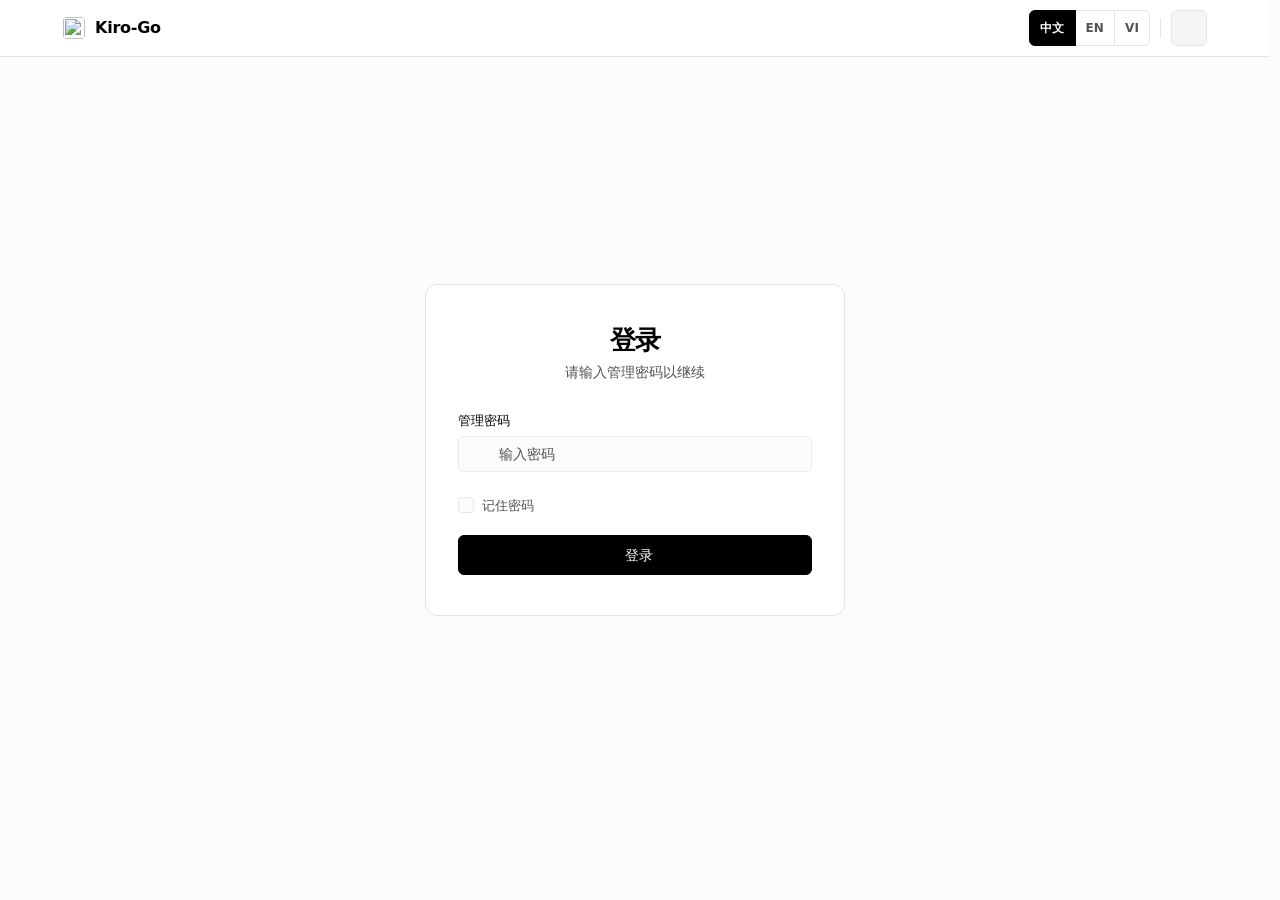
==== commit f8a45372: "feat(apikeys): extend key expiry from the admin panel Selling access meant editing each key's expiry" ====
--- a/web/index.html
+++ b/web/index.html
@@ -262,6 +262,10 @@
                   <i class="fa-solid fa-file-export"></i>
                   <span data-i18n="apiKeys.export.button"></span>
                 </button>
+                <button class="btn btn-outline btn-sm" id="importApiKeysBtn" type="button">
+                  <i class="fa-solid fa-file-import"></i>
+                  <span data-i18n="apiKeys.import.button"></span>
+                </button>
                 <button class="btn btn-outline btn-sm" id="bulkAddApiKeyBtn" type="button">
                   <i class="fa-solid fa-layer-group"></i>
                   <span data-i18n="apiKeys.bulkAdd"></span>
@@ -275,6 +279,11 @@
             <small data-i18n="apiKeys.listHint"></small>
           </div>
           <div class="usage-totals" id="apiKeyStats"></div>
+          <div class="flex items-center gap-2" style="margin:0.75rem 0 0;flex-wrap:wrap;">
+            <input id="apiKeySearchInput" class="logs-search" type="search"
+              data-i18n-placeholder="apiKeys.searchPlaceholder" />
+            <span class="text-xs muted-text" id="apiKeySearchCount"></span>
+          </div>
           <div class="flex items-center gap-2" style="margin:0.75rem 0;flex-wrap:wrap;">
             <label class="flex items-center gap-1.5 cursor-pointer select-none shrink-0">
               <input type="checkbox" id="apiKeySelectAll" />
@@ -282,8 +291,12 @@
             </label>
             <div id="apiKeyBulkBar" class="batch-bar hidden">
               <span id="apiKeyBulkCount" class="batch-count"></span>
+              <button class="btn btn-outline btn-xs" id="bulkExtendApiKeyBtn" type="button"
+                data-i18n="apiKeys.extend.openSelected"></button>
               <button class="btn btn-danger btn-xs" id="bulkDeleteApiKeyBtn" type="button" data-i18n="apiKeys.bulkDelete"></button>
             </div>
+            <button class="btn btn-outline btn-xs" id="extendAllApiKeysBtn" type="button"
+              style="margin-left:auto;" data-i18n="apiKeys.extend.openAll"></button>
           </div>
           <div id="apiKeysList"></div>
         </div>
@@ -641,6 +654,8 @@
                   <th class="num" data-i18n="apilog.colInOut"></th>
                   <th class="num" data-i18n="apilog.colTokens"></th>
                   <th class="num" data-i18n="apilog.colCredits"></th>
+                  <th class="num" data-i18n="apilog.colSourceCost"></th>
+                  <th class="num" data-i18n="apilog.colProfit"></th>
                   <th class="num" data-i18n="apilog.colDuration"></th>
                   <th data-i18n="apilog.colDetail"></th>
                 </tr>
@@ -752,6 +767,82 @@
       <div class="modal-body" id="exportBody"></div>
     </div>
   </div>
+  <div id="apiKeyImportModal" class="modal">
+    <div class="modal-content">
+      <div class="modal-header">
+        <span class="modal-title" data-i18n="apiKeys.import.title"></span>
+        <button class="modal-close" id="apiKeyImportModalClose" type="button" aria-label=""
+          data-i18n-aria-label="common.close">&times;</button>
+      </div>
+      <div class="modal-body">
+        <div class="form-group">
+          <label data-i18n="apiKeys.import.jsonLabel"></label>
+          <div class="input-row">
+            <textarea id="apiKeyImportJson" class="font-mono" rows="10"
+              data-i18n-placeholder="apiKeys.import.jsonPlaceholder"></textarea>
+            <label class="btn btn-outline btn-sm">
+              <i class="fa-solid fa-folder-open"></i>
+              <span data-i18n="apiKeys.import.chooseFile"></span>
+              <input type="file" accept=".json" id="apiKeyImportFile" class="file-input-hidden" />
+            </label>
+          </div>
+          <small data-i18n="apiKeys.import.jsonHint"></small>
+        </div>
+        <div id="apiKeyImportResults" class="proxy-import-log hidden mt-3"></div>
+        <div class="modal-footer">
+          <button class="btn btn-secondary" id="apiKeyImportCancelBtn" type="button" data-i18n="common.cancel"></button>
+          <button class="btn btn-primary" id="apiKeyImportSubmitBtn" type="button"
+            data-i18n="apiKeys.import.submit"></button>
+        </div>
+      </div>
+    </div>
+  </div>
+  <div id="apiKeyExtendModal" class="modal">
+    <div class="modal-content">
+      <div class="modal-header">
+        <span class="modal-title" data-i18n="apiKeys.extend.title"></span>
+        <button class="modal-close" id="apiKeyExtendModalClose" type="button" aria-label=""
+          data-i18n-aria-label="common.close">&times;</button>
+      </div>
+      <div class="modal-body">
+        <p class="help-block" id="apiKeyExtendScope"></p>
+        <div class="form-group">
+          <label data-i18n="apiKeys.extend.quickLabel"></label>
+          <div class="extend-quick-row" id="apiKeyExtendQuick">
+            <button class="btn btn-outline btn-sm" type="button" data-extend="1800"
+              data-i18n="apiKeys.extend.plus30m"></button>
+            <button class="btn btn-outline btn-sm" type="button" data-extend="3600"
+              data-i18n="apiKeys.extend.plus1h"></button>
+            <button class="btn btn-outline btn-sm" type="button" data-extend="86400"
+              data-i18n="apiKeys.extend.plus1d"></button>
+            <button class="btn btn-outline btn-sm" type="button" data-extend="604800"
+              data-i18n="apiKeys.extend.plus7d"></button>
+            <button class="btn btn-outline btn-sm" type="button" data-extend="2592000"
+              data-i18n="apiKeys.extend.plus30d"></button>
+          </div>
+        </div>
+        <div class="form-group">
+          <label for="apiKeyExtendAmount" data-i18n="apiKeys.extend.customLabel"></label>
+          <div class="input-row">
+            <input type="number" id="apiKeyExtendAmount" min="1" step="1" value="1" />
+            <select id="apiKeyExtendUnit">
+              <option value="60" data-i18n="apiKeys.extend.unitMinutes"></option>
+              <option value="3600" data-i18n="apiKeys.extend.unitHours"></option>
+              <option value="86400" selected data-i18n="apiKeys.extend.unitDays"></option>
+            </select>
+            <button class="btn btn-primary btn-sm" id="apiKeyExtendCustomBtn" type="button"
+              data-i18n="apiKeys.extend.submit"></button>
+          </div>
+          <small data-i18n="apiKeys.extend.hint"></small>
+        </div>
+        <div id="apiKeyExtendResult" class="proxy-import-log hidden mt-3"></div>
+        <div class="modal-footer">
+          <button class="btn btn-secondary" id="apiKeyExtendCancelBtn" type="button"
+            data-i18n="common.close"></button>
+        </div>
+      </div>
+    </div>
+  </div>
   <div id="testModal" class="modal">
     <div class="modal-content test-modal-content">
       <div class="modal-header"><span class="modal-title" data-i18n="accounts.testModalTitle"></span><button
@@ -820,7 +911,7 @@
         </div>
         <div class="form-group">
           <label data-i18n="apiKeys.expiresAt"></label>
-          <input type="date" id="apiKeyForm_expiresAt" />
+          <input type="datetime-local" id="apiKeyForm_expiresAt" />
           <small data-i18n="apiKeys.expiresAtHint"></small>
         </div>
         <div class="form-group">
@@ -904,7 +995,7 @@
         </div>
         <div class="form-group">
           <label data-i18n="apiKeys.expiresAt"></label>
-          <input type="date" id="apiKeyBulk_expiresAt" />
+          <input type="datetime-local" id="apiKeyBulk_expiresAt" />
           <small data-i18n="apiKeys.expiresAtHint"></small>
         </div>
         <div class="form-group">
--- a/web/styles.css
+++ b/web/styles.css
@@ -255,6 +255,10 @@
   color: var(--success);
 }
 
+/* .error-text is what app.js emits on failure rows; it was never defined, so
+   those rows rendered in the default colour. Alias it onto the existing token
+   rather than adding a second red. */
+.error-text,
 .danger-text {
   color: var(--destructive);
 }
@@ -1414,8 +1418,18 @@
   margin: 0 auto;
   padding: 1.5rem;
 }
+/* width:100% is load-bearing on these tabs: #mainPage is a column flex
+   container and .container has `margin: 0 auto`, and an auto cross-axis margin
+   suppresses the default stretch — so without it the container shrink-wraps its
+   content and max-width only ever caps, never widens. */
 body:has(#tabApilog:not(.hidden)) #mainPage > .container {
+  width: 100%;
   max-width: 1600px;
+}
+/* Console holds long log lines, so fill the standard container rather than
+   shrink-wrapping to the toolbar like the narrower tabs do. */
+body:has(#tabConsole:not(.hidden)) #mainPage > .container {
+  width: 100%;
 }
 
 /* Stats grid */
@@ -2263,7 +2277,47 @@
   text-overflow: ellipsis;
   white-space: nowrap;
 }
-#exportJsonPreview textarea {
+/* "include real keys" toggle under the export list — matches .export-row's
+   checkbox so the two don't look like different controls. */
+/* Quick-add buttons in the extend-expiry modal. */
+.extend-quick-row {
+  display: flex;
+  gap: 0.5rem;
+  flex-wrap: wrap;
+}
+/* The extend button sits inline after the "Expires: <date>" text, so keep the
+   two on one baseline and let the row wrap on narrow cards. */
+.expiry-line {
+  display: flex;
+  align-items: center;
+  gap: 0.5rem;
+  flex-wrap: wrap;
+}
+/* Test-connection + Save sit together under the custom-upstream editor. */
+.upstream-edit-actions {
+  display: flex;
+  gap: 0.5rem;
+  flex-wrap: wrap;
+}
+.export-secrets-row {
+  display: flex;
+  align-items: center;
+  gap: 0.75rem;
+  margin-bottom: 0.5rem;
+  font-size: 0.8125rem;
+  cursor: pointer;
+  user-select: none;
+}
+.export-secrets-row input[type="checkbox"] {
+  width: 1.05rem;
+  height: 1.05rem;
+  flex: none;
+  margin: 0;
+  accent-color: var(--accent-blue);
+  cursor: pointer;
+}
+#exportJsonPreview textarea,
+#apiKeyExportJsonPreview textarea {
   width: 100%;
   min-height: 12rem;
   max-height: 40vh;
@@ -3437,6 +3491,20 @@
   flex: 1;
   min-width: 8rem;
 }
+/* enhanceCustomSelect() replaces each <select> with a div.custom-select wrapper
+   that is width:100%, so a select inside a flex row claims a whole line and
+   pushes the rest of the row onto its own lines. Size the wrapper to its content
+   instead, so number + unit + button stays on one line. Targeting `select` here
+   would do nothing: the native element is left in the DOM at 1px. */
+.input-row > select,
+.input-row > .custom-select {
+  flex: 0 0 auto;
+  width: auto;
+  min-width: 7rem;
+}
+.input-row > .btn {
+  flex: 0 0 auto;
+}
 .form-group .input-row > label {
   display: inline-flex;
   margin: 0;
@@ -3636,6 +3704,10 @@
   gap: 0.35rem;
   font-size: 0.8rem;
   color: var(--muted-foreground);
+  /* Flex would otherwise shrink these below their text width and wrap the
+     label onto a second line, which pushes the whole card header taller. */
+  flex: none;
+  white-space: nowrap;
 }
 .console-field select {
   background: var(--input);
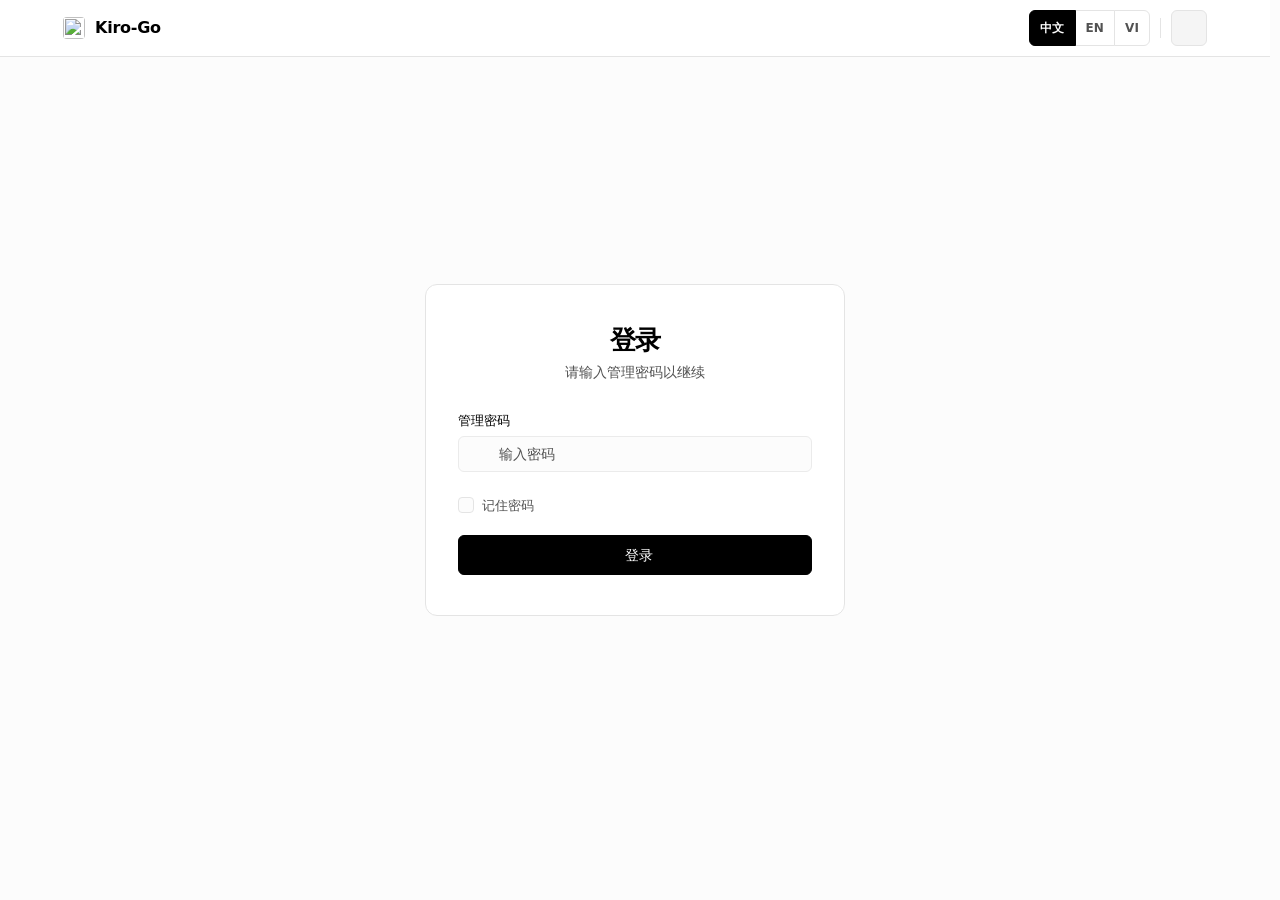
==== commit f8bfe607: "@ feat: add credit rate multiplier for customer billing Adds a global creditRate setting (default 1." ====
--- a/web/index.html
+++ b/web/index.html
@@ -321,6 +321,11 @@
             </select>
             <small data-i18n="settings.maxPayloadHint"></small>
           </div>
+          <div class="form-group">
+            <label data-i18n="settings.creditRate"></label>
+            <input type="number" id="creditRate" min="1" max="10" step="0.1" placeholder="1.0" />
+            <small data-i18n="settings.creditRateHint"></small>
+          </div>
           <button class="btn btn-primary" id="saveOverUsageBtn" data-i18n="settings.saveUsage"></button>
         </div>
 
@@ -402,6 +407,15 @@
             <small data-i18n="settings.limitNoticeHint"></small>
             <button class="btn btn-primary btn-sm" id="saveLimitNoticeBtn" style="margin-top:0.5rem;"
               data-i18n="settings.saveLimitNotice"></button>
+          </div>
+
+          <div class="form-group">
+            <label for="supportContact" data-i18n="settings.supportContact"></label>
+            <input type="text" id="supportContact" autocomplete="off"
+              data-i18n-placeholder="settings.supportContactPlaceholder" />
+            <small data-i18n="settings.supportContactHint"></small>
+            <button class="btn btn-primary btn-sm" id="saveSupportContactBtn" style="margin-top:0.5rem;"
+              data-i18n="settings.saveSupportContact"></button>
           </div>
 
           <div class="form-group">
